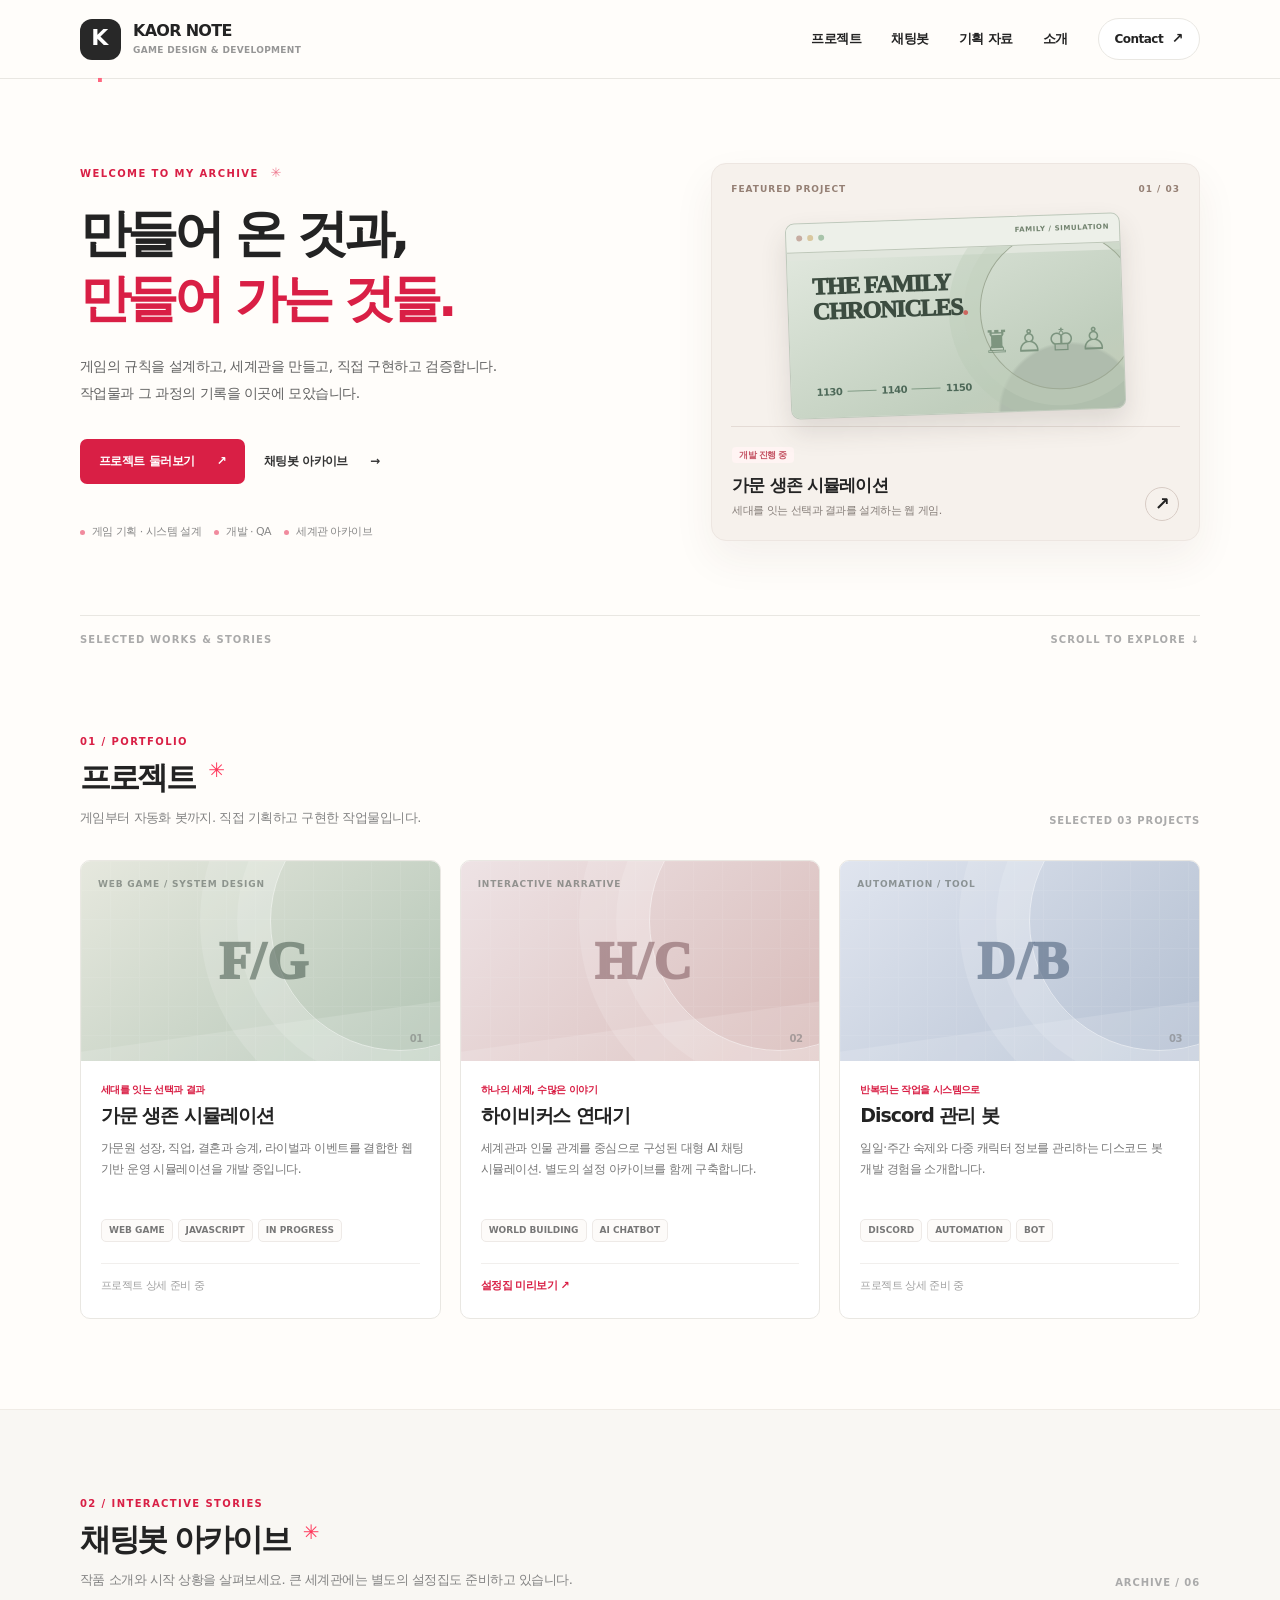
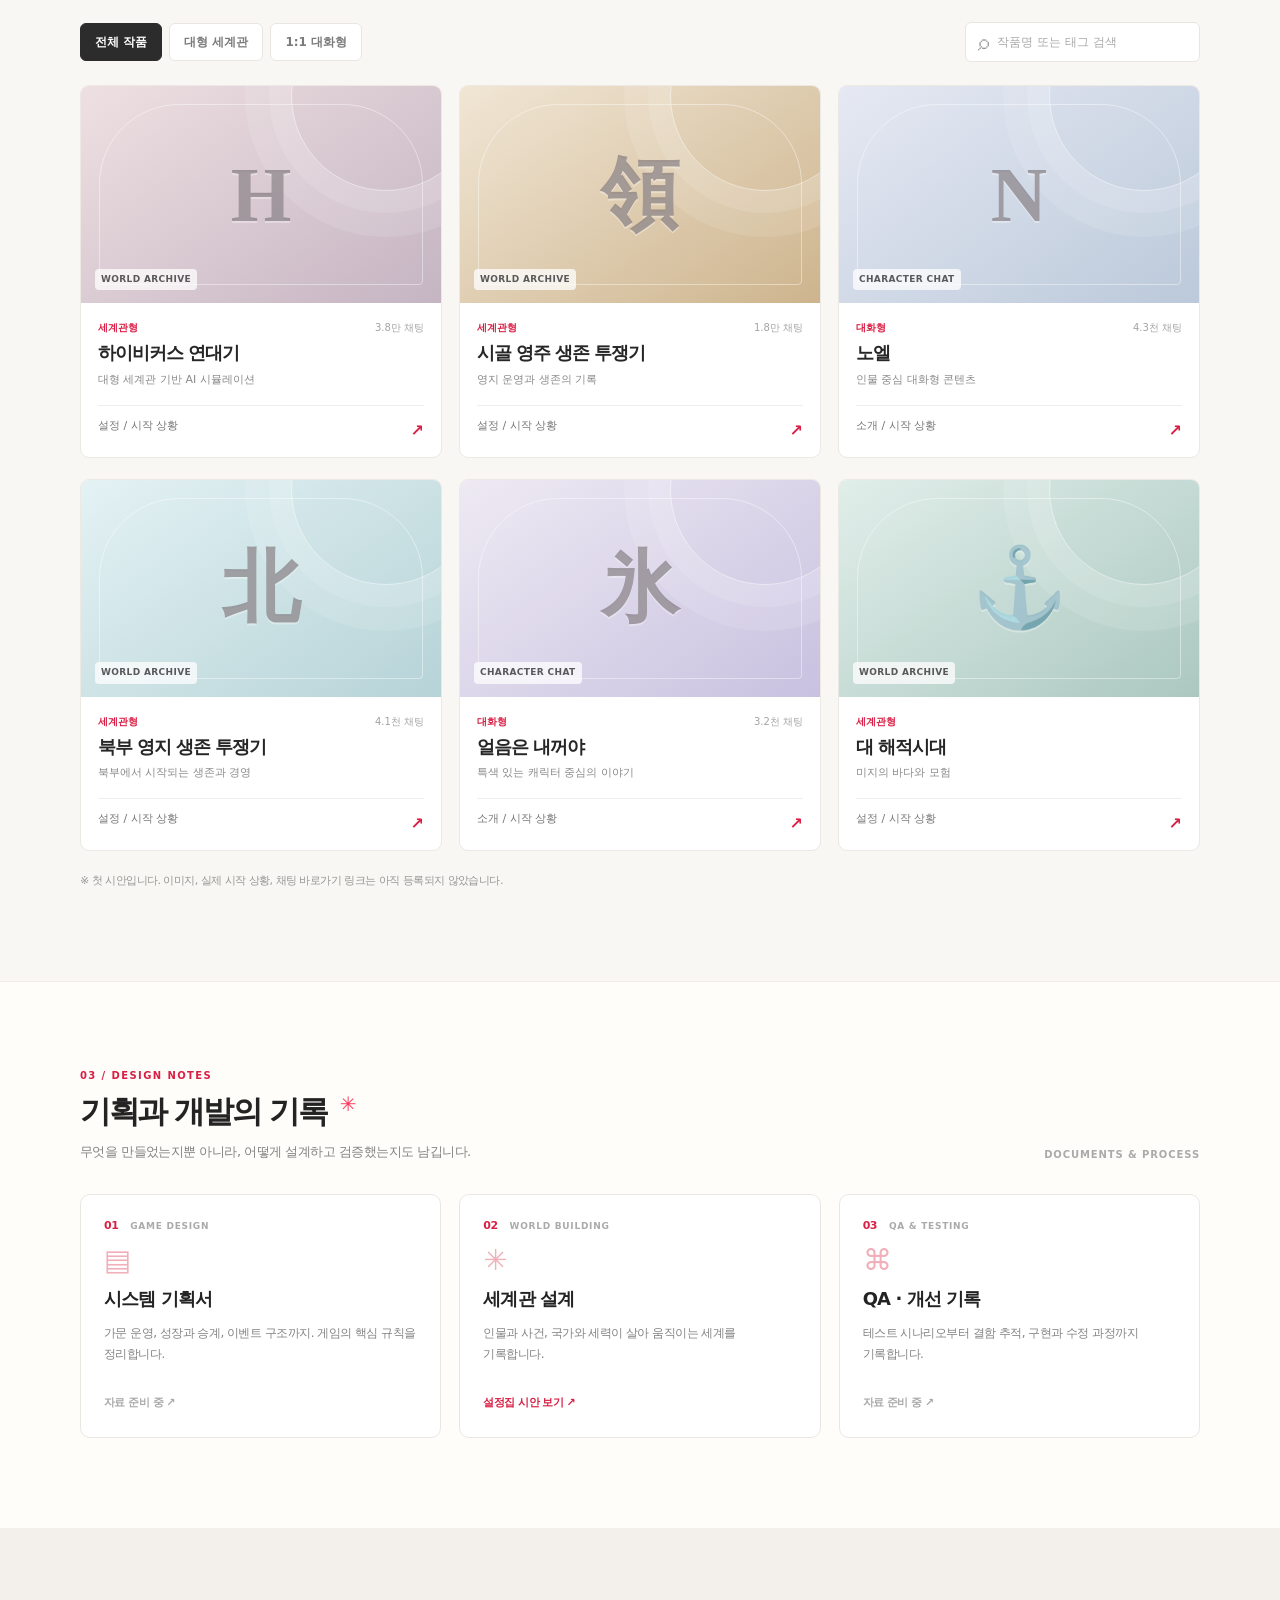
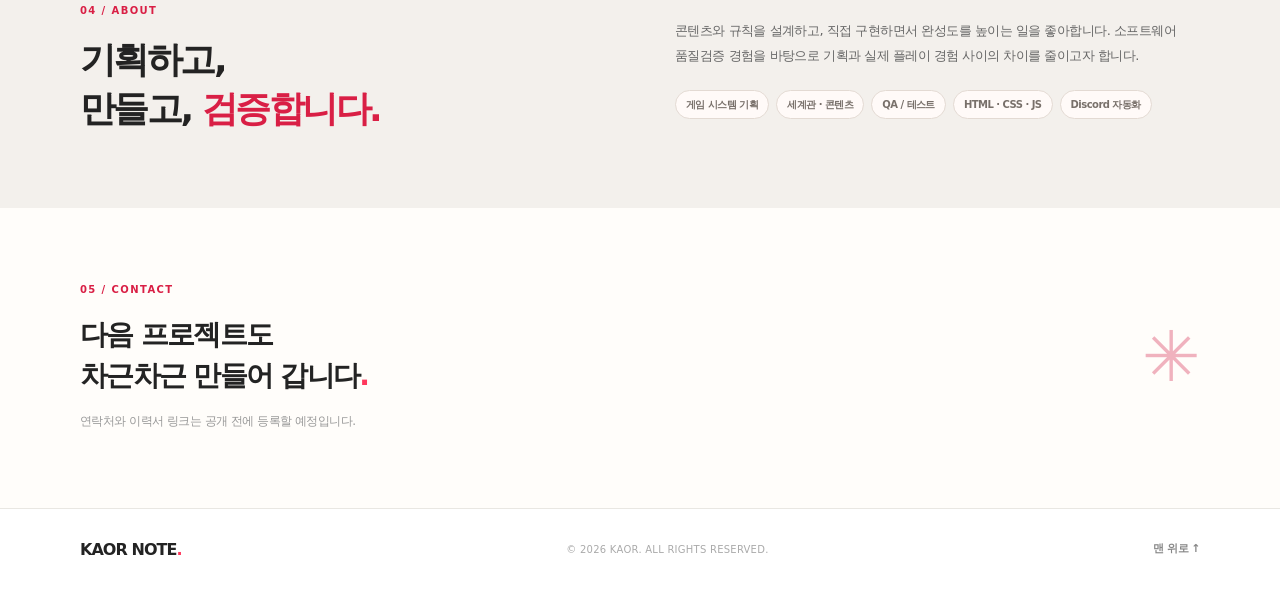
==== index.html @ e9eaed50 "Launch creative archive prototype" ====
<!doctype html>
<html lang="ko">
<head>
  <meta charset="UTF-8">
  <meta name="viewport" content="width=device-width, initial-scale=1.0">
  <meta name="theme-color" content="#fffdfa">
  <meta name="description" content="게임 기획, 개발, QA 그리고 인터랙티브 세계를 기록하는 KAOR의 프로젝트 아카이브.">
  <title>KAOR NOTE — 게임 기획과 개발의 기록</title>
  <link rel="stylesheet" href="./styles.css">
  <script src="./data/catalog.js" defer></script>
  <script src="./app.js" defer></script>
</head>
<body>
  <a class="skip-link" href="#main">본문으로 바로가기</a>
  <header class="site-header" id="top">
    <div class="header-inner">
      <a class="brand" href="./" aria-label="KAOR NOTE 홈"><span class="brand-mark">K<span class="brand-dot">.</span></span><span class="brand-type"><strong>KAOR NOTE</strong><small>GAME DESIGN & DEVELOPMENT</small></span></a>
      <nav class="desktop-nav" aria-label="주 메뉴"><a href="#projects">프로젝트</a><a href="#chatbots">채팅봇</a><a href="#design">기획 자료</a><a href="#about">소개</a></nav>
      <div class="header-actions"><a class="header-contact" href="#contact">Contact <span aria-hidden="true">↗</span></a><button class="menu-button" id="menu-button" type="button" aria-label="메뉴 열기" aria-expanded="false" aria-controls="mobile-nav"><span></span><span></span><span></span></button></div>
    </div>
    <nav class="mobile-nav" id="mobile-nav" aria-label="모바일 메뉴" hidden><a href="#projects">프로젝트</a><a href="#chatbots">채팅봇</a><a href="#design">기획 자료</a><a href="#about">소개</a><a href="#contact">연락처</a></nav>
  </header>

  <main id="main">
    <section class="hero page-width" aria-labelledby="hero-title">
      <div class="hero-copy">
        <p class="eyebrow">WELCOME TO MY ARCHIVE <span class="mini-flower" aria-hidden="true">✳</span></p>
        <h1 id="hero-title">만들어 온 것과,<br><span class="hero-accent">만들어 가는 것들.</span></h1>
        <p class="hero-lede">게임의 규칙을 설계하고, 세계관을 만들고, 직접 구현하고 검증합니다.<br class="desktop-only"> 작업물과 그 과정의 기록을 이곳에 모았습니다.</p>
        <div class="hero-buttons"><a class="btn btn-primary" href="#projects">프로젝트 둘러보기 <span aria-hidden="true">↗</span></a><a class="btn btn-text" href="#chatbots">채팅봇 아카이브 <span aria-hidden="true">→</span></a></div>
        <div class="hero-meta"><span><i aria-hidden="true"></i> 게임 기획 · 시스템 설계</span><span><i aria-hidden="true"></i> 개발 · QA</span><span><i aria-hidden="true"></i> 세계관 아카이브</span></div>
      </div>
      <aside class="hero-feature" aria-label="대표 프로젝트 안내">
        <div class="hero-feature-top"><span class="hero-feature-index">FEATURED PROJECT</span><span class="hero-feature-num">01 / 03</span></div>
        <div class="hero-feature-visual" aria-hidden="true">
          <div class="sample-window"><div class="sample-top"><b></b><b></b><b></b><span>FAMILY / SIMULATION</span></div><div class="sample-title">THE FAMILY<br>CHRONICLES<span>.</span></div><div class="sample-bottom"><span>1130</span><span class="sample-line"></span><span>1140</span><span class="sample-line"></span><span>1150</span></div><div class="sample-icons"><span>♜</span><span>♙</span><span>♔</span><span>♙</span></div></div>
        </div>
        <div class="hero-feature-copy"><div><span class="featured-pill">개발 진행 중</span><h2>가문 생존 시뮬레이션</h2><p>세대를 잇는 선택과 결과를 설계하는 웹 게임.</p></div><a href="#projects" aria-label="대표 프로젝트 보기">↗</a></div>
      </aside>
    </section>

    <div class="page-divider page-width"><span>SELECTED WORKS & STORIES</span><span>SCROLL TO EXPLORE ↓</span></div>

    <section class="section page-width" id="projects" aria-labelledby="projects-title">
      <div class="section-heading"><div><p class="eyebrow">01 / PORTFOLIO</p><h2 id="projects-title">프로젝트 <span class="section-spark" aria-hidden="true">✳</span></h2><p class="section-intro">게임부터 자동화 봇까지. 직접 기획하고 구현한 작업물입니다.</p></div><span class="section-counter">SELECTED 03 PROJECTS</span></div>
      <div class="featured-grid" id="featured-projects"></div>
    </section>

    <section class="section section-tinted" id="chatbots" aria-labelledby="chatbots-title">
      <div class="page-width">
        <div class="section-heading"><div><p class="eyebrow">02 / INTERACTIVE STORIES</p><h2 id="chatbots-title">채팅봇 아카이브 <span class="section-spark" aria-hidden="true">✳</span></h2><p class="section-intro">작품 소개와 시작 상황을 살펴보세요. 큰 세계관에는 별도의 설정집도 준비하고 있습니다.</p></div><span class="section-counter" id="chatbots-counter">ARCHIVE / 00</span></div>
        <div class="archive-toolbar"><div class="filter-group" aria-label="채팅봇 필터"><button class="filter active" type="button" data-filter="all" aria-pressed="true">전체 작품</button><button class="filter" type="button" data-filter="world" aria-pressed="false">대형 세계관</button><button class="filter" type="button" data-filter="single" aria-pressed="false">1:1 대화형</button></div><label class="search-wrap"><span aria-hidden="true">⌕</span><span class="sr-only">작품 검색</span><input id="chatbot-search" type="search" placeholder="작품명 또는 태그 검색" autocomplete="off"></label></div>
        <div class="chatbot-grid" id="chatbot-grid"></div>
        <p class="archive-note">※ 첫 시안입니다. 이미지, 실제 시작 상황, 채팅 바로가기 링크는 아직 등록되지 않았습니다.</p>
      </div>
    </section>

    <section class="section page-width" id="design" aria-labelledby="design-title">
      <div class="section-heading"><div><p class="eyebrow">03 / DESIGN NOTES</p><h2 id="design-title">기획과 개발의 기록 <span class="section-spark" aria-hidden="true">✳</span></h2><p class="section-intro">무엇을 만들었는지뿐 아니라, 어떻게 설계하고 검증했는지도 남깁니다.</p></div><span class="section-counter">DOCUMENTS & PROCESS</span></div>
      <div class="design-grid"><article class="design-card"><span class="design-index">01 <span>GAME DESIGN</span></span><div class="design-symbol" aria-hidden="true">▤</div><h3>시스템 기획서</h3><p>가문 운영, 성장과 승계, 이벤트 구조까지. 게임의 핵심 규칙을 정리합니다.</p><span class="soon-pill">자료 준비 중 <span aria-hidden="true">↗</span></span></article><article class="design-card"><span class="design-index">02 <span>WORLD BUILDING</span></span><div class="design-symbol" aria-hidden="true">✳</div><h3>세계관 설계</h3><p>인물과 사건, 국가와 세력이 살아 움직이는 세계를 기록합니다.</p><a class="inline-link" href="./worlds/hibicus/">설정집 시안 보기 <span aria-hidden="true">↗</span></a></article><article class="design-card"><span class="design-index">03 <span>QA & TESTING</span></span><div class="design-symbol" aria-hidden="true">⌘</div><h3>QA · 개선 기록</h3><p>테스트 시나리오부터 결함 추적, 구현과 수정 과정까지 기록합니다.</p><span class="soon-pill">자료 준비 중 <span aria-hidden="true">↗</span></span></article></div>
    </section>

    <section class="about-section" id="about" aria-labelledby="about-title"><div class="page-width about-inner"><div class="about-heading"><p class="eyebrow">04 / ABOUT</p><h2 id="about-title">기획하고,<br>만들고, <span>검증합니다.</span></h2></div><div class="about-content"><p>콘텐츠와 규칙을 설계하고, 직접 구현하면서 완성도를 높이는 일을 좋아합니다. 소프트웨어 품질검증 경험을 바탕으로 기획과 실제 플레이 경험 사이의 차이를 줄이고자 합니다.</p><div class="skills"><span>게임 시스템 기획</span><span>세계관 · 콘텐츠</span><span>QA / 테스트</span><span>HTML · CSS · JS</span><span>Discord 자동화</span></div></div></div></section>
    <section class="contact-section page-width" id="contact"><div><p class="eyebrow">05 / CONTACT</p><h2>다음 프로젝트도<br>차근차근 만들어 갑니다<span>.</span></h2><p>연락처와 이력서 링크는 공개 전에 등록할 예정입니다.</p></div><span class="contact-symbol" aria-hidden="true">✳</span></section>
  </main>

  <footer class="site-footer"><div class="page-width footer-inner"><a class="footer-brand" href="#top">KAOR NOTE<span>.</span></a><span>© <span id="copyright-year">2026</span> KAOR. ALL RIGHTS RESERVED.</span><a href="#top">맨 위로 ↑</a></div></footer>

  <dialog class="detail-dialog" id="chatbot-dialog" aria-labelledby="dialog-title"><div class="dialog-layout"><div class="dialog-banner" id="dialog-banner"><span class="dialog-banner-label">CHATBOT ARCHIVE / <span id="dialog-record-id"></span></span><div class="dialog-emblem" id="dialog-emblem" aria-hidden="true"></div></div><div class="dialog-body"><button class="dialog-close" id="dialog-close" type="button" aria-label="닫기">×</button><p class="eyebrow" id="dialog-type"></p><h2 id="dialog-title"></h2><p class="dialog-description" id="dialog-description"></p><div class="dialog-tags" id="dialog-tags"></div><div class="scene-box"><p class="scene-label">STARTING SITUATION · 시작 상황</p><p id="dialog-scene"></p></div><div class="dialog-actions"><a class="btn btn-primary" id="dialog-chat-link" target="_blank" rel="noopener noreferrer" href="#">채팅 시작하기 ↗</a><a class="btn btn-outline" id="dialog-world-link" href="#">세계관 설정집 →</a></div><p class="dialog-footnote" id="dialog-footnote"></p></div></div></dialog>
</body>
</html>
---- styles.css ----
:root {
  --bg: #fffdfa;
  --paper: #fff;
  --ink: #232323;
  --muted: #727272;
  --soft: #969696;
  --line: #e9e7e2;
  --accent: #ff385c;
  --accent-deep: #d91f45;
  --tint: #f9f7f3;
  --max: 1120px;
  color-scheme: light;
}
*,*::before,*::after{box-sizing:border-box}
html{scroll-behavior:smooth;scroll-padding-top:85px}
body{margin:0;background:var(--bg);color:var(--ink);font-family:-apple-system,BlinkMacSystemFont,"Noto Sans KR","Apple SD Gothic Neo","Malgun Gothic",system-ui,sans-serif;font-size:15px;line-height:1.7;letter-spacing:-.035em;-webkit-font-smoothing:antialiased}
a{color:inherit;text-decoration:none}
button,input{font:inherit}
button{cursor:pointer}
button,a{-webkit-tap-highlight-color:transparent}
a:focus-visible,button:focus-visible,input:focus-visible{outline:3px solid #ff385c80;outline-offset:3px}
::selection{background:#ffe1e8;color:#48202b}
[hidden]{display:none!important}
.sr-only{position:absolute;overflow:hidden;clip:rect(0,0,0,0);width:1px;height:1px;white-space:nowrap}
.skip-link{position:absolute;z-index:3000;top:-60px;left:20px;padding:8px 13px;background:#232323;color:#fff}
.skip-link:focus{top:10px}
.page-width{width:min(var(--max),calc(100% - 64px));margin-left:auto;margin-right:auto}
.site-header{background:rgba(255,253,250,.97);border-bottom:1px solid var(--line);position:sticky;top:0;z-index:30;backdrop-filter:blur(10px)}
.header-inner{width:min(var(--max),calc(100% - 64px));height:78px;margin:auto;display:flex;justify-content:space-between;align-items:center;gap:30px}
.brand{display:flex;align-items:center;gap:12px;white-space:nowrap}
.brand-mark{background:#282828;color:#fff;width:41px;height:41px;border-radius:12px;display:grid;place-items:center;font-size:22px;font-weight:900;letter-spacing:-.12em;padding-right:4px}
.brand-mark .brand-dot{color:#ff667f}
.brand-type{display:flex;flex-direction:column;gap:0;line-height:1.25}
.brand-type strong{font-size:16px;font-weight:800;letter-spacing:-.045em}
.brand-type small{font-size:9px;letter-spacing:.035em;color:var(--soft);font-weight:650;margin-top:4px}
.desktop-nav{display:flex;align-items:center;gap:30px;margin-left:auto}
.desktop-nav a{font-size:13px;font-weight:650;transition:color .15s}
.desktop-nav a:hover{color:var(--accent-deep)}
.header-actions{display:flex;align-items:center;gap:14px}
.header-contact{font-size:12px;font-weight:750;border:1px solid var(--line);background:var(--paper);border-radius:22px;padding:8px 16px;transition:border-color .2s,color .2s}
.header-contact:hover{color:var(--accent-deep);border-color:var(--accent)}
.header-contact span{font-size:14px;margin-left:5px}
.menu-button{display:none;background:none;border:0;padding:12px;flex-direction:column;gap:5px}
.menu-button span{display:block;height:2px;width:21px;border-radius:5px;background:#292929}
.mobile-nav{position:absolute;top:78px;left:0;right:0;background:var(--paper);border-bottom:1px solid var(--line);padding:12px 32px 20px;box-shadow:0 13px 23px #2929290d}
.mobile-nav:not([hidden]){display:flex;flex-direction:column}
.mobile-nav a{padding:9px 0;border-bottom:1px solid #eee;font-weight:650}
.hero{min-height:530px;padding:84px 0 73px;display:grid;grid-template-columns:1fr .86fr;align-items:center;gap:63px}
.eyebrow{font-size:10px;font-weight:850;letter-spacing:.14em;color:var(--accent-deep);line-height:1.5;margin:0 0 18px}
.mini-flower{font-size:13px;color:#ee7c91;margin-left:7px}
.hero h1{font-size:clamp(38px,4vw,59px);line-height:1.28;letter-spacing:-.075em;font-weight:850;margin:0 0 21px}
.hero h1 .hero-accent{color:var(--accent-deep)}
.hero-lede{font-size:14px;line-height:1.95;color:#626262;margin:0;max-width:520px;word-break:keep-all}
.hero-buttons{display:flex;align-items:center;gap:18px;flex-wrap:wrap;margin-top:32px}
.btn{border-radius:7px;display:inline-flex;gap:22px;align-items:center;justify-content:center;min-height:45px;padding:10px 18px;font-size:12px;font-weight:780;transition:transform .18s,background .18s,border-color .18s,color .18s;border:1px solid transparent}
.btn:hover{transform:translateY(-2px)}
.btn-primary{color:#fff;background:var(--accent-deep)}.btn-primary:hover{background:#b91538}
.btn-text{padding-left:0;padding-right:0;color:#343434}.btn-text:hover{color:var(--accent-deep)}
.btn-outline{border:1px solid #dedbd8;background:#fff;color:#333}.btn-outline:hover{border-color:var(--accent-deep);color:var(--accent-deep)}
.hero-meta{display:flex;gap:13px;flex-wrap:wrap;margin-top:39px}
.hero-meta span{font-size:11px;color:#888;white-space:nowrap}
.hero-meta i{display:inline-block;width:5px;height:5px;border-radius:50%;background:#f18b9e;vertical-align:middle;margin-right:4px}
.hero-feature{background:#f6f1ec;border:1px solid #ede6e1;border-radius:15px;padding:18px 19px 15px;min-height:378px;box-shadow:0 18px 42px #4e2a2210;overflow:hidden}
.hero-feature-top{display:flex;justify-content:space-between;color:#947f74;font-size:9px;font-weight:800;letter-spacing:.11em}
.hero-feature-visual{height:228px;display:grid;place-items:center;padding:20px 25px 12px}
.sample-window{width:100%;max-width:335px;height:100%;border-radius:9px;background:#e1e6dd;box-shadow:0 13px 27px #413b3223;overflow:hidden;position:relative;border:1px solid #bfc9bc;transform:rotate(-2deg)}
.sample-window:before{content:"";position:absolute;inset:36px -25px -45px;background:radial-gradient(circle at 79% 80%,#afbcad 0 20%,transparent 21%),linear-gradient(155deg,#e1e8de,#c0cebd 63%,#c6c8b0);z-index:0}
.sample-window:after{content:"";position:absolute;right:-18px;bottom:20px;width:160px;height:160px;border:1px solid #9eaa95;border-radius:50%;box-shadow:0 0 0 16px #c2d0bd60,0 0 0 31px #b3c4ad42;z-index:0}
.sample-top{height:29px;border-bottom:1px solid #bec7b9;background:#edf0e9;display:flex;align-items:center;gap:5px;padding:0 10px;position:relative;z-index:1}
.sample-top b{width:6px;height:6px;border-radius:50%;background:#c7ada2}.sample-top b:nth-child(2){background:#d9c89f}.sample-top b:nth-child(3){background:#a8c4aa}
.sample-top span{margin-left:auto;font-size:7px;color:#71826e;letter-spacing:.08em;font-weight:800}
.sample-title{position:relative;z-index:1;color:#3c4c40;font-size:24px;line-height:1.06;font-weight:950;letter-spacing:-.05em;margin:22px 0 0 24px;font-family:Georgia,serif}
.sample-title span{color:#cc665f}
.sample-bottom{position:absolute;z-index:2;left:25px;bottom:17px;display:flex;align-items:center;gap:5px;font-size:10px;color:#4e6959;font-weight:800}
.sample-line{height:1px;width:29px;background:#839d87}
.sample-icons{position:absolute;right:16px;bottom:43px;display:flex;gap:5px;z-index:2;color:#708a74;font-size:31px;opacity:.85}
.hero-feature-copy{border-top:1px solid #e4dbd5;padding:14px 1px 0;display:flex;justify-content:space-between;align-items:flex-end;gap:15px}
.featured-pill{background:#fff4f3;color:#c65767;font-size:9px;font-weight:750;padding:3px 7px;border-radius:4px}
.hero-feature-copy h2{font-size:17px;letter-spacing:-.05em;margin:5px 0 0}
.hero-feature-copy p{font-size:11px;color:#867e79;margin:2px 0 0}
.hero-feature-copy>a{width:34px;height:34px;border:1px solid #d8ccc5;border-radius:50%;display:grid;place-items:center;font-weight:900;font-size:18px;flex:none}
.hero-feature-copy>a:hover{background:#e9dbd0}
.page-divider{display:flex;justify-content:space-between;border-top:1px solid var(--line);padding-top:15px;font-size:10px;font-weight:780;letter-spacing:.11em;color:#aaa}
.section{padding-top:86px;padding-bottom:90px}
.section-heading{display:flex;justify-content:space-between;align-items:flex-end;gap:35px;margin-bottom:31px}
.section-heading .eyebrow{margin-bottom:8px}
.section h2{font-size:31px;letter-spacing:-.075em;line-height:1.35;margin:0;font-weight:850}
.section-spark{color:var(--accent);font-size:20px;vertical-align:top;margin-left:5px}
.section-intro{color:#838383;font-size:13px;line-height:1.8;margin:7px 0 0}
.section-counter{color:#aaa;letter-spacing:.09em;font-size:10px;font-weight:800;white-space:nowrap}
.featured-grid{display:grid;grid-template-columns:repeat(3,minmax(0,1fr));gap:19px}
.featured-card{min-width:0;background:var(--paper);border:1px solid var(--line);border-radius:10px;overflow:hidden;transition:transform .2s,border-color .2s,box-shadow .2s}
.featured-card:hover{transform:translateY(-4px);border-color:#e2d8d7;box-shadow:0 13px 28px #2c232010}
.featured-visual{height:200px;position:relative;display:flex;align-items:center;justify-content:center;overflow:hidden}
.featured-family{background:linear-gradient(140deg,#e6e8de,#b3c5b5)}
.featured-hibicus{background:linear-gradient(135deg,#eee3e5,#d8bbb9)}
.featured-discord{background:linear-gradient(135deg,#e0e5ef,#b3bfd1)}
.featured-visual:before{content:"";position:absolute;inset:-70px -90px auto auto;width:260px;height:260px;border:1px solid #fff8;border-radius:50%;box-shadow:0 0 0 33px #fff2,0 0 0 70px #fff2}
.featured-visual:after{content:"";position:absolute;width:105%;height:75px;bottom:-41px;background:#ffffff22;transform:rotate(-8deg)}
.visual-kicker{position:absolute;left:17px;top:16px;color:#4f585391;font-size:9px;font-weight:850;letter-spacing:.09em}
.featured-emblem{font-size:53px;letter-spacing:-.11em;line-height:1;color:#50635699;font-weight:950;font-family:Georgia,serif;z-index:1}
.featured-hibicus .featured-emblem{color:#8a666a9e}.featured-discord .featured-emblem{color:#5365809e}
.visual-grid{position:absolute;inset:0;opacity:.08;background-size:29px 29px;background-image:linear-gradient(#fff 1px,transparent 1px),linear-gradient(90deg,#fff 1px,transparent 1px)}
.featured-no{position:absolute;bottom:14px;right:17px;font-size:10px;color:#5e5e5e88;font-weight:850}
.featured-content{padding:20px 20px 18px}
.featured-subtitle{font-size:10px;color:var(--accent-deep);font-weight:750;margin:0 0 5px}
.featured-content h3{font-size:19px;letter-spacing:-.055em;line-height:1.35;margin:0 0 9px}
.featured-description{font-size:12px;color:#777;line-height:1.8;margin:0 0 16px;min-height:65px;word-break:keep-all}
.tag-row,.dialog-tags{display:flex;flex-wrap:wrap;gap:5px}
.tag{font-size:9px;font-weight:750;color:#777;border:1px solid #eeeae7;border-radius:5px;padding:3px 7px;background:#fdfbf9;letter-spacing:0}
.featured-foot{margin-top:21px;border-top:1px solid #f1efed;padding-top:13px;min-height:37px;font-size:11px}
.featured-link{font-weight:800;color:var(--accent-deep)}.featured-link:hover{text-decoration:underline}
.featured-muted{color:#a1a1a1}
.section-tinted{background:var(--tint);border-top:1px solid #f0ece6;border-bottom:1px solid #f0ece6}
.archive-toolbar{display:flex;justify-content:space-between;align-items:center;gap:18px;margin-bottom:23px}
.filter-group{display:flex;flex-wrap:wrap;gap:7px}
.filter{padding:8px 14px;font-size:12px;background:#fff;border:1px solid #e9e6e2;border-radius:6px;color:#7b7b7b;font-weight:720;transition:background .2s,color .2s,border-color .2s}
.filter:hover{border-color:#d4c7c4}
.filter.active{color:#fff;background:#2c2c2c;border-color:#2c2c2c}
.search-wrap{width:235px;max-width:100%;height:40px;border:1px solid #e9e6e2;border-radius:6px;background:#fff;display:flex;align-items:center;gap:7px;padding:0 12px;transition:border-color .2s}
.search-wrap:focus-within{border-color:#f8a5b4}
.search-wrap span:first-child{font-size:22px;color:#999;line-height:1}
.search-wrap input{width:100%;min-width:0;border:0;outline:0;background:transparent;color:#333;font-size:12px}
.search-wrap input::placeholder{color:#aaa}
.chatbot-grid{display:grid;grid-template-columns:repeat(3,minmax(0,1fr));gap:21px 17px}
.chatbot-card{background:#fff;border:1px solid #ece8e3;border-radius:9px;text-align:left;padding:0;overflow:hidden;color:#262626;transition:transform .2s,box-shadow .2s,border-color .2s;min-width:0}
.chatbot-card:hover{transform:translateY(-4px);box-shadow:0 14px 27px #24191412;border-color:#ead7d2}
.chatbot-art{position:relative;height:217px;overflow:hidden;display:flex;justify-content:center;align-items:center}
.tone-rose{background:linear-gradient(145deg,#eee0e2,#c5b4c2)}
.tone-gold{background:linear-gradient(145deg,#f1e6d5,#cdb48d)}
.tone-blue{background:linear-gradient(145deg,#e6e9f3,#bbc9da)}
.tone-ice{background:linear-gradient(145deg,#e4f2f4,#b6d3d7)}
.tone-violet{background:linear-gradient(145deg,#eeeaf3,#c8c1e0)}
.tone-teal{background:linear-gradient(145deg,#e1eeea,#abc8c0)}
.chatbot-art:before{content:"";position:absolute;inset:18px;border:1px solid #fff9;border-radius:80px 80px 4px 4px;opacity:.7}
.chatbot-art:after{content:"";position:absolute;width:190px;height:190px;border:1px solid #fff8;border-radius:50%;box-shadow:0 0 0 22px #ffffff1b,0 0 0 46px #ffffff1b;top:-85px;right:-40px}
.chatbot-art img{position:absolute;inset:0;height:100%;width:100%;object-fit:cover;z-index:2}
.bot-emblem{position:relative;z-index:1;font-family:Georgia,serif;font-size:78px;line-height:1;color:#746c719a;font-weight:700;text-shadow:0 2px 0 #fff5}
.bot-genre{position:absolute;z-index:3;bottom:13px;left:14px;color:#59585a;font-size:9px;font-weight:800;letter-spacing:.04em;border-radius:4px;background:#ffffffbd;padding:3px 6px}
.chatbot-content{padding:16px 17px 13px}
.chatbot-topline{display:flex;justify-content:space-between;align-items:center;gap:8px;margin-bottom:5px}
.bot-type{color:var(--accent-deep);font-weight:750;font-size:10px}
.bot-stat{font-size:10px;color:#a3a3a3;white-space:nowrap}
.chatbot-content h3{margin:0;font-size:18px;letter-spacing:-.06em;line-height:1.35;font-weight:850}
.chatbot-content>p{font-size:11px;line-height:1.7;color:#898989;margin:5px 0 15px;min-height:19px}
.bot-bottom{border-top:1px solid #f0eeec;padding-top:11px;display:flex;justify-content:space-between;color:#777;font-size:11px}
.bot-bottom span:last-child{font-size:16px;color:var(--accent-deep);font-weight:850}
.archive-note{font-size:11px;line-height:1.8;color:#969696;margin:20px 0 0}
.empty-state{grid-column:1/-1;text-align:center;background:#fff;border:1px dashed #ddd;border-radius:8px;padding:50px;color:#777}
.design-grid{display:grid;grid-template-columns:repeat(3,minmax(0,1fr));gap:18px}
.design-card{border:1px solid var(--line);border-radius:10px;background:#fff;padding:22px 23px 25px;min-height:244px;display:flex;flex-direction:column}
.design-index{font-size:11px;color:var(--accent-deep);font-weight:850;display:flex;gap:12px;align-items:center}
.design-index span{font-size:9px;color:#aaa;letter-spacing:.08em}
.design-symbol{color:#f0afb9;font-size:29px;margin:10px 0 9px;line-height:1}
.design-card h3{font-size:18px;letter-spacing:-.05em;margin:0 0 8px}
.design-card>p{font-size:12px;line-height:1.75;color:#848484;margin:0 0 19px;word-break:keep-all}
.soon-pill,.inline-link{margin-top:auto;font-size:11px;font-weight:750;color:#aaa}
.inline-link{color:var(--accent-deep)}.inline-link:hover{text-decoration:underline}
.about-section{padding:75px 0;background:#f3f0ec}
.about-inner{display:grid;grid-template-columns:1fr 1fr;align-items:center;gap:70px}
.about-heading h2{font-size:36px;line-height:1.35;letter-spacing:-.07em;margin:0;font-weight:850}
.about-heading h2 span{color:var(--accent-deep)}
.about-content>p{color:#676767;line-height:1.95;font-size:13px;margin:0 0 21px;word-break:keep-all}
.skills{display:flex;gap:7px;flex-wrap:wrap}
.skills span{border:1px solid #e3dad3;background:#fffaf8;color:#78706a;padding:5px 10px;font-size:10px;border-radius:20px;font-weight:650}
.contact-section{padding-top:74px;padding-bottom:77px;display:flex;align-items:center;justify-content:space-between;gap:25px}
.contact-section h2{font-size:28px;line-height:1.45;letter-spacing:-.06em;margin:0}
.contact-section h2 span{color:var(--accent)}
.contact-section p:not(.eyebrow){font-size:12px;color:#999;margin:14px 0 0}
.contact-symbol{color:#f0b2be;font-size:70px;line-height:1}
.site-footer{border-top:1px solid var(--line);background:#fff}
.footer-inner{min-height:81px;display:flex;align-items:center;justify-content:space-between;gap:20px}
.footer-brand{font-weight:850;font-size:16px;letter-spacing:-.06em}.footer-brand span{color:var(--accent)}
.footer-inner>span{font-size:10px;letter-spacing:.025em;color:#aaa}
.footer-inner>a:last-child{font-size:11px;color:#888;font-weight:750}.footer-inner>a:last-child:hover{color:var(--accent-deep)}
.detail-dialog{position:fixed;inset:0;max-width:min(810px,calc(100vw - 30px));max-height:calc(100vh - 36px);padding:0;border:1px solid #eee4e0;border-radius:13px;background:#fff;box-shadow:0 20px 70px #28201c38;color:#242424;overflow:auto}
.detail-dialog::backdrop{background:#1917159e;backdrop-filter:blur(3px)}
.dialog-layout{display:grid;grid-template-columns:35% 65%}
.dialog-banner{position:relative;min-height:470px;display:grid;place-items:center;overflow:hidden}
.dialog-banner:before{content:"";position:absolute;border:1px solid #fff9;width:220px;height:310px;border-radius:110px 110px 0 0;box-shadow:0 0 0 26px #ffffff2e}
.dialog-image{position:absolute;inset:0;height:100%;width:100%;object-fit:cover;z-index:1}
.dialog-banner-label{position:absolute;top:19px;left:18px;z-index:2;font-size:9px;font-weight:850;letter-spacing:.06em;color:#575458;background:#ffffffbd;border-radius:4px;padding:5px 7px}
.dialog-emblem{font-family:Georgia,serif;font-size:110px;color:#514a507c;font-weight:700;position:relative;z-index:1}
.dialog-body{padding:46px 30px 27px;position:relative}
.dialog-close{position:absolute;top:12px;right:15px;border:1px solid #f1e9e4;background:#fff;color:#777;border-radius:50%;width:32px;height:32px;font-size:22px;line-height:1}
.dialog-close:hover{background:#fff2f4}
.dialog-body h2{font-size:29px;letter-spacing:-.07em;line-height:1.3;margin:0 0 10px}
.dialog-description{color:#777;font-size:12px;line-height:1.8;margin:0 0 14px}
.dialog-tags{margin-bottom:22px}
.scene-box{padding:17px;background:#faf8f5;border:1px solid #efe9e5;border-radius:7px}
.scene-label{font-size:10px;font-weight:850;color:var(--accent-deep);letter-spacing:.025em;margin:0 0 10px}
.scene-box p:last-child{white-space:pre-wrap;color:#555;font-size:12px;line-height:1.9;margin:0}
.scene-box p.is-placeholder{color:#999}
.dialog-actions{display:flex;gap:8px;flex-wrap:wrap;margin-top:21px}
.dialog-actions .btn{font-size:11px;gap:7px;min-height:42px;padding:8px 12px}
.disabled{pointer-events:none;opacity:.55}
.dialog-footnote{color:#999;font-size:10px;margin:12px 0 0}
@media(max-width:1080px){.hero{gap:30px;grid-template-columns:1fr .81fr}.hero-meta{margin-top:27px}.featured-grid{gap:12px}.chatbot-grid{gap:13px}.hero h1{font-size:47px}}
@media(max-width:810px){.desktop-nav{gap:14px}.header-inner{gap:15px}.hero{grid-template-columns:1fr .83fr;gap:25px;padding-top:60px;padding-bottom:60px}.hero h1{font-size:38px}.hero-lede{font-size:12px}.hero-meta{gap:6px 12px}.hero-feature{min-height:325px}.hero-feature-visual{height:190px;padding:18px 8px 8px}.sample-window{max-width:300px}.featured-grid{grid-template-columns:repeat(2,minmax(0,1fr))}.featured-card:last-child{grid-column:auto}.chatbot-grid{grid-template-columns:repeat(2,minmax(0,1fr))}.design-grid{gap:10px}.design-card{padding:17px}.about-inner{gap:25px}}
@media(max-width:650px){html{scroll-padding-top:70px}.page-width,.header-inner{width:calc(100% - 36px)}.site-header .header-inner{height:67px}.desktop-nav,.header-contact{display:none}.menu-button{display:flex}.mobile-nav{top:67px}.brand-mark{width:36px;height:36px;font-size:19px}.brand-type strong{font-size:14px}.brand-type small{font-size:8px}.hero{display:flex;flex-direction:column;align-items:stretch;gap:26px;padding-top:52px;padding-bottom:43px}.hero h1{font-size:clamp(35px,9vw,49px)}.hero-lede{font-size:13px}.desktop-only{display:none}.hero-buttons{gap:13px;margin-top:26px}.hero-meta{margin-top:22px}.hero-feature{width:100%;max-width:480px;align-self:center;min-height:330px}.hero-feature-visual{height:185px}.hero-feature-copy{padding-top:11px}.page-divider{font-size:9px}.page-divider span:last-child{display:none}.section{padding-top:65px;padding-bottom:68px}.section-heading{align-items:flex-start;flex-direction:column;gap:8px;margin-bottom:22px}.section h2{font-size:27px}.section-counter{font-size:9px}.section-intro{font-size:12px}.featured-grid{grid-template-columns:1fr;gap:13px}.featured-visual{height:200px}.featured-content{padding:17px}.featured-description{min-height:0}.featured-foot{margin-top:15px}.archive-toolbar{flex-direction:column;align-items:stretch;gap:11px}.filter{font-size:11px;padding:8px 10px;flex:1}.filter-group{gap:5px}.search-wrap{width:100%}.chatbot-grid{grid-template-columns:repeat(2,minmax(0,1fr));gap:11px}.chatbot-art{height:180px}.chatbot-content{padding:12px 12px 11px}.chatbot-content h3{font-size:15px}.chatbot-content>p{font-size:10px;min-height:30px}.bot-type,.bot-stat{font-size:9px}.bot-bottom{font-size:10px}.design-grid{grid-template-columns:1fr;gap:11px}.design-card{padding:20px 21px;min-height:202px}.about-section{padding:56px 0}.about-inner{grid-template-columns:1fr;gap:19px}.about-heading h2{font-size:30px}.about-content>p{font-size:12px}.contact-section{padding-top:58px;padding-bottom:55px}.contact-section h2{font-size:25px}.contact-symbol{font-size:45px}.footer-inner{padding-top:20px;padding-bottom:20px;flex-wrap:wrap;min-height:90px}.footer-inner>span{order:3;width:100%}.dialog-layout{grid-template-columns:1fr}.dialog-banner{min-height:178px;max-height:210px}.dialog-banner:before{height:155px;width:155px}.dialog-emblem{font-size:86px}.dialog-body{padding:28px 19px 20px}.dialog-body h2{font-size:26px}}
@media(max-width:390px){.chatbot-grid{grid-template-columns:1fr}.chatbot-art{height:205px}.chatbot-content>p{min-height:0}.brand-type small{max-width:145px}.hero-meta span{font-size:10px}}
@media(prefers-reduced-motion:reduce){html{scroll-behavior:auto}*,*::before,*::after{animation-duration:.01ms!important;transition-duration:.01ms!important}}
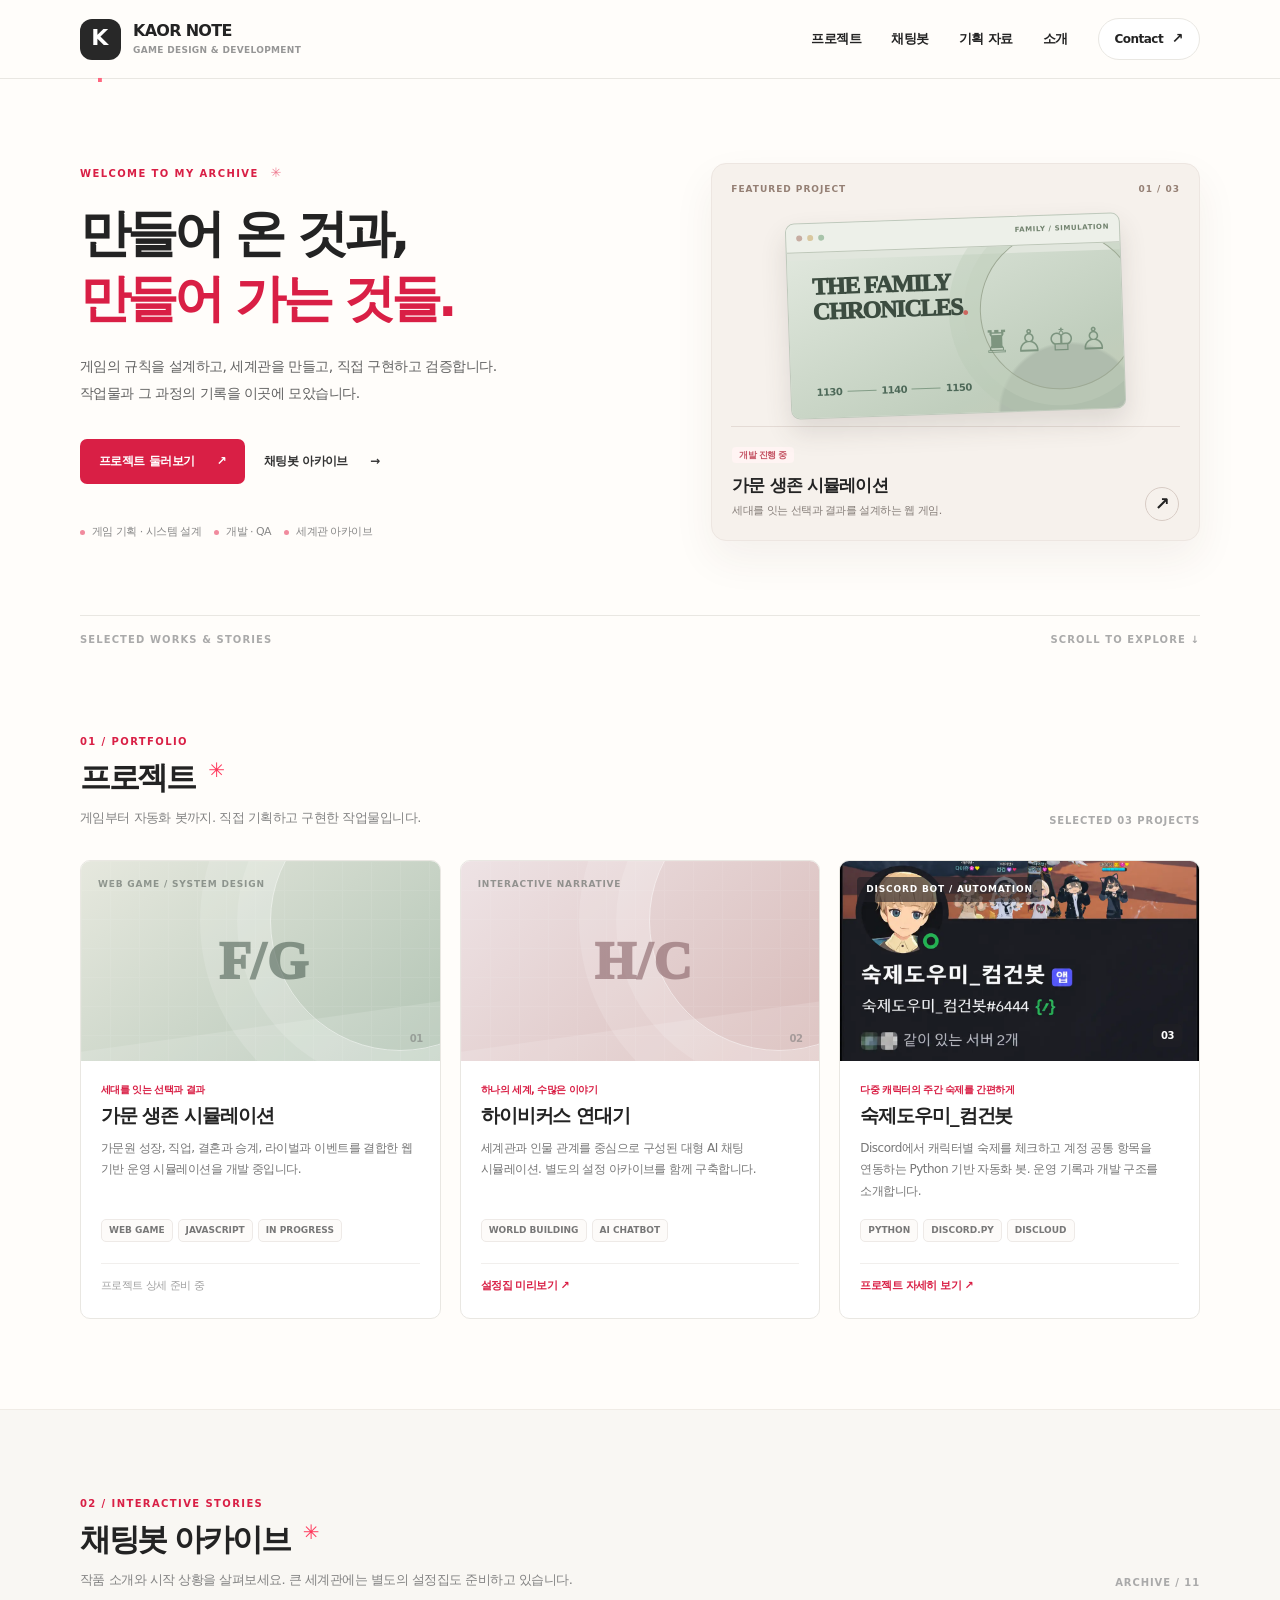
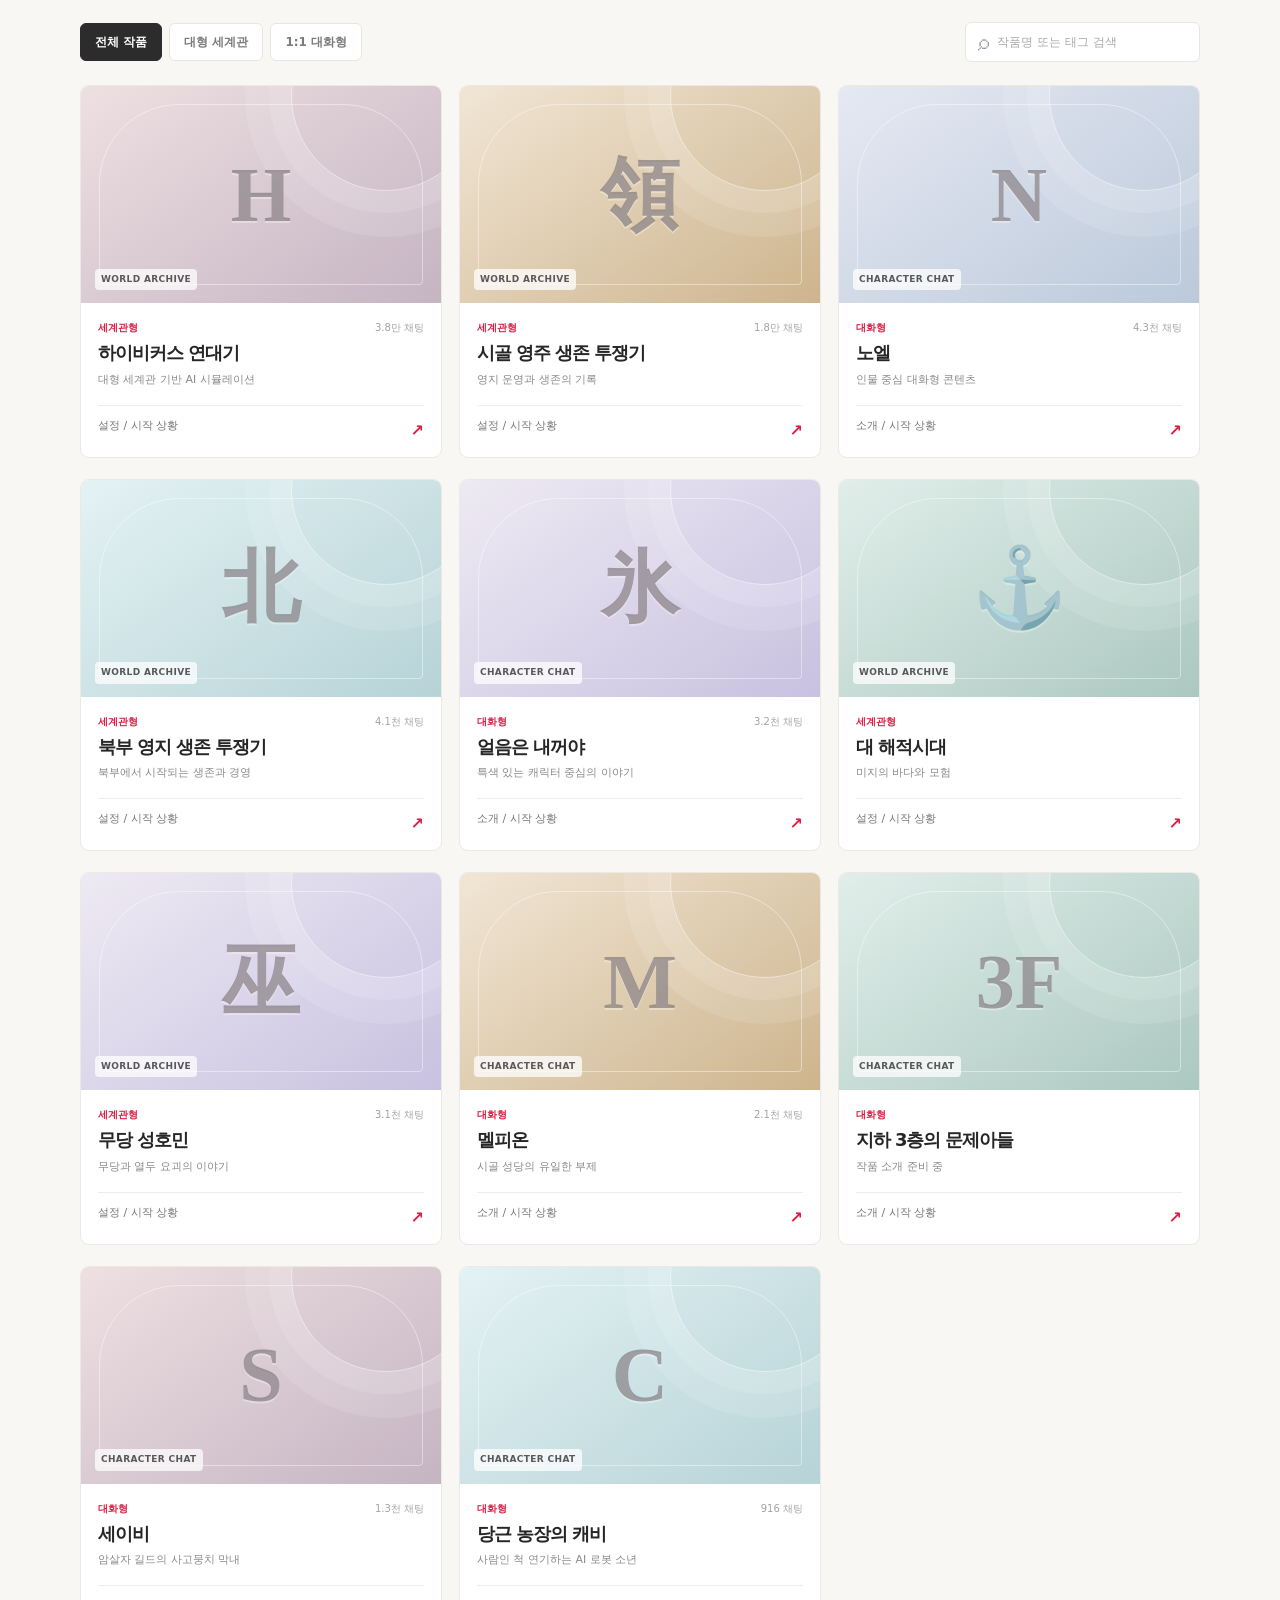
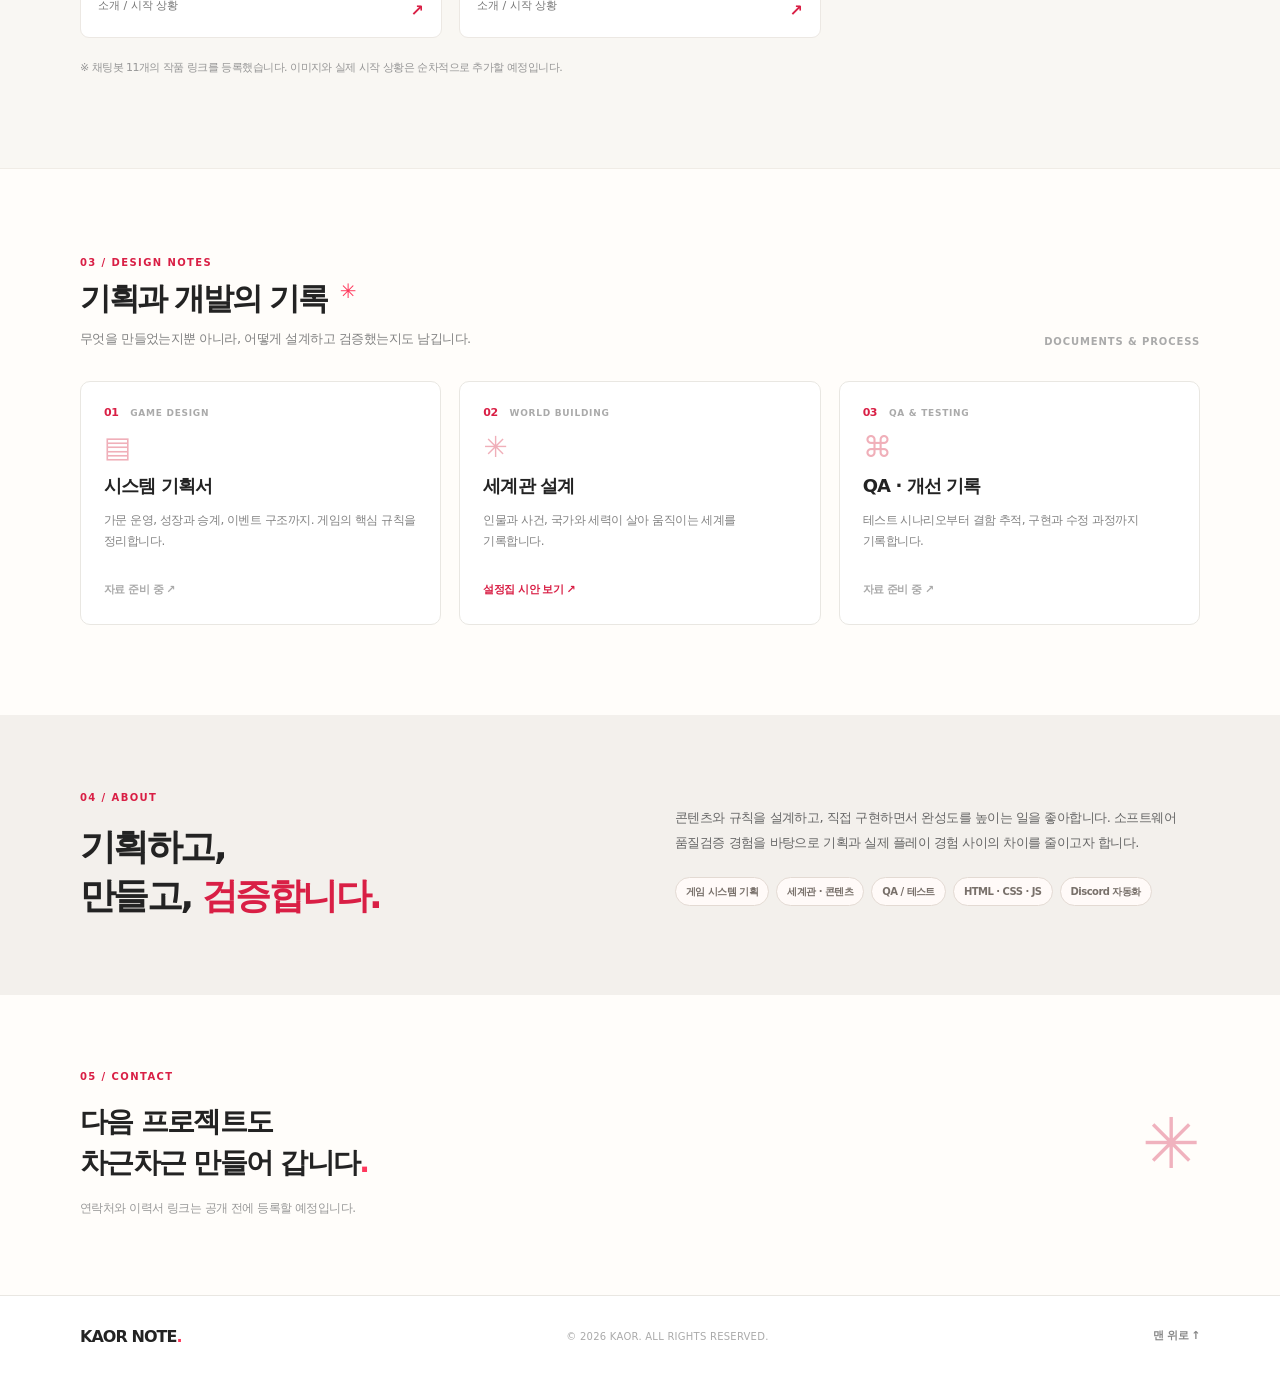
==== commit 2ed3f2ad: "Reflect registered chatbot profile links in archive UI" ====
--- a/index.html
+++ b/index.html
@@ -51,7 +51,7 @@
         <div class="section-heading"><div><p class="eyebrow">02 / INTERACTIVE STORIES</p><h2 id="chatbots-title">채팅봇 아카이브 <span class="section-spark" aria-hidden="true">✳</span></h2><p class="section-intro">작품 소개와 시작 상황을 살펴보세요. 큰 세계관에는 별도의 설정집도 준비하고 있습니다.</p></div><span class="section-counter" id="chatbots-counter">ARCHIVE / 00</span></div>
         <div class="archive-toolbar"><div class="filter-group" aria-label="채팅봇 필터"><button class="filter active" type="button" data-filter="all" aria-pressed="true">전체 작품</button><button class="filter" type="button" data-filter="world" aria-pressed="false">대형 세계관</button><button class="filter" type="button" data-filter="single" aria-pressed="false">1:1 대화형</button></div><label class="search-wrap"><span aria-hidden="true">⌕</span><span class="sr-only">작품 검색</span><input id="chatbot-search" type="search" placeholder="작품명 또는 태그 검색" autocomplete="off"></label></div>
         <div class="chatbot-grid" id="chatbot-grid"></div>
-        <p class="archive-note">※ 첫 시안입니다. 이미지, 실제 시작 상황, 채팅 바로가기 링크는 아직 등록되지 않았습니다.</p>
+        <p class="archive-note">※ 채팅봇 11개의 작품 링크를 등록했습니다. 이미지와 실제 시작 상황은 순차적으로 추가할 예정입니다.</p>
       </div>
     </section>
 
--- a/styles.css
+++ b/styles.css
@@ -200,3 +200,8 @@
 @media(max-width:650px){html{scroll-padding-top:70px}.page-width,.header-inner{width:calc(100% - 36px)}.site-header .header-inner{height:67px}.desktop-nav,.header-contact{display:none}.menu-button{display:flex}.mobile-nav{top:67px}.brand-mark{width:36px;height:36px;font-size:19px}.brand-type strong{font-size:14px}.brand-type small{font-size:8px}.hero{display:flex;flex-direction:column;align-items:stretch;gap:26px;padding-top:52px;padding-bottom:43px}.hero h1{font-size:clamp(35px,9vw,49px)}.hero-lede{font-size:13px}.desktop-only{display:none}.hero-buttons{gap:13px;margin-top:26px}.hero-meta{margin-top:22px}.hero-feature{width:100%;max-width:480px;align-self:center;min-height:330px}.hero-feature-visual{height:185px}.hero-feature-copy{padding-top:11px}.page-divider{font-size:9px}.page-divider span:last-child{display:none}.section{padding-top:65px;padding-bottom:68px}.section-heading{align-items:flex-start;flex-direction:column;gap:8px;margin-bottom:22px}.section h2{font-size:27px}.section-counter{font-size:9px}.section-intro{font-size:12px}.featured-grid{grid-template-columns:1fr;gap:13px}.featured-visual{height:200px}.featured-content{padding:17px}.featured-description{min-height:0}.featured-foot{margin-top:15px}.archive-toolbar{flex-direction:column;align-items:stretch;gap:11px}.filter{font-size:11px;padding:8px 10px;flex:1}.filter-group{gap:5px}.search-wrap{width:100%}.chatbot-grid{grid-template-columns:repeat(2,minmax(0,1fr));gap:11px}.chatbot-art{height:180px}.chatbot-content{padding:12px 12px 11px}.chatbot-content h3{font-size:15px}.chatbot-content>p{font-size:10px;min-height:30px}.bot-type,.bot-stat{font-size:9px}.bot-bottom{font-size:10px}.design-grid{grid-template-columns:1fr;gap:11px}.design-card{padding:20px 21px;min-height:202px}.about-section{padding:56px 0}.about-inner{grid-template-columns:1fr;gap:19px}.about-heading h2{font-size:30px}.about-content>p{font-size:12px}.contact-section{padding-top:58px;padding-bottom:55px}.contact-section h2{font-size:25px}.contact-symbol{font-size:45px}.footer-inner{padding-top:20px;padding-bottom:20px;flex-wrap:wrap;min-height:90px}.footer-inner>span{order:3;width:100%}.dialog-layout{grid-template-columns:1fr}.dialog-banner{min-height:178px;max-height:210px}.dialog-banner:before{height:155px;width:155px}.dialog-emblem{font-size:86px}.dialog-body{padding:28px 19px 20px}.dialog-body h2{font-size:26px}}
 @media(max-width:390px){.chatbot-grid{grid-template-columns:1fr}.chatbot-art{height:205px}.chatbot-content>p{min-height:0}.brand-type small{max-width:145px}.hero-meta span{font-size:10px}}
 @media(prefers-reduced-motion:reduce){html{scroll-behavior:auto}*,*::before,*::after{animation-duration:.01ms!important;transition-duration:.01ms!important}}
+
+/* Project card screenshot support */
+.featured-visual .featured-photo{position:absolute;inset:0;width:100%;height:100%;object-fit:cover;object-position:center 22%;z-index:1;display:block}
+.featured-visual:has(.featured-photo) .visual-kicker{z-index:3;color:#fff;background:#1f1f2599;padding:5px 9px;border-radius:4px}
+.featured-visual:has(.featured-photo) .featured-no{z-index:3;color:#fff;background:#1f1f2599;padding:3px 8px;border-radius:4px}
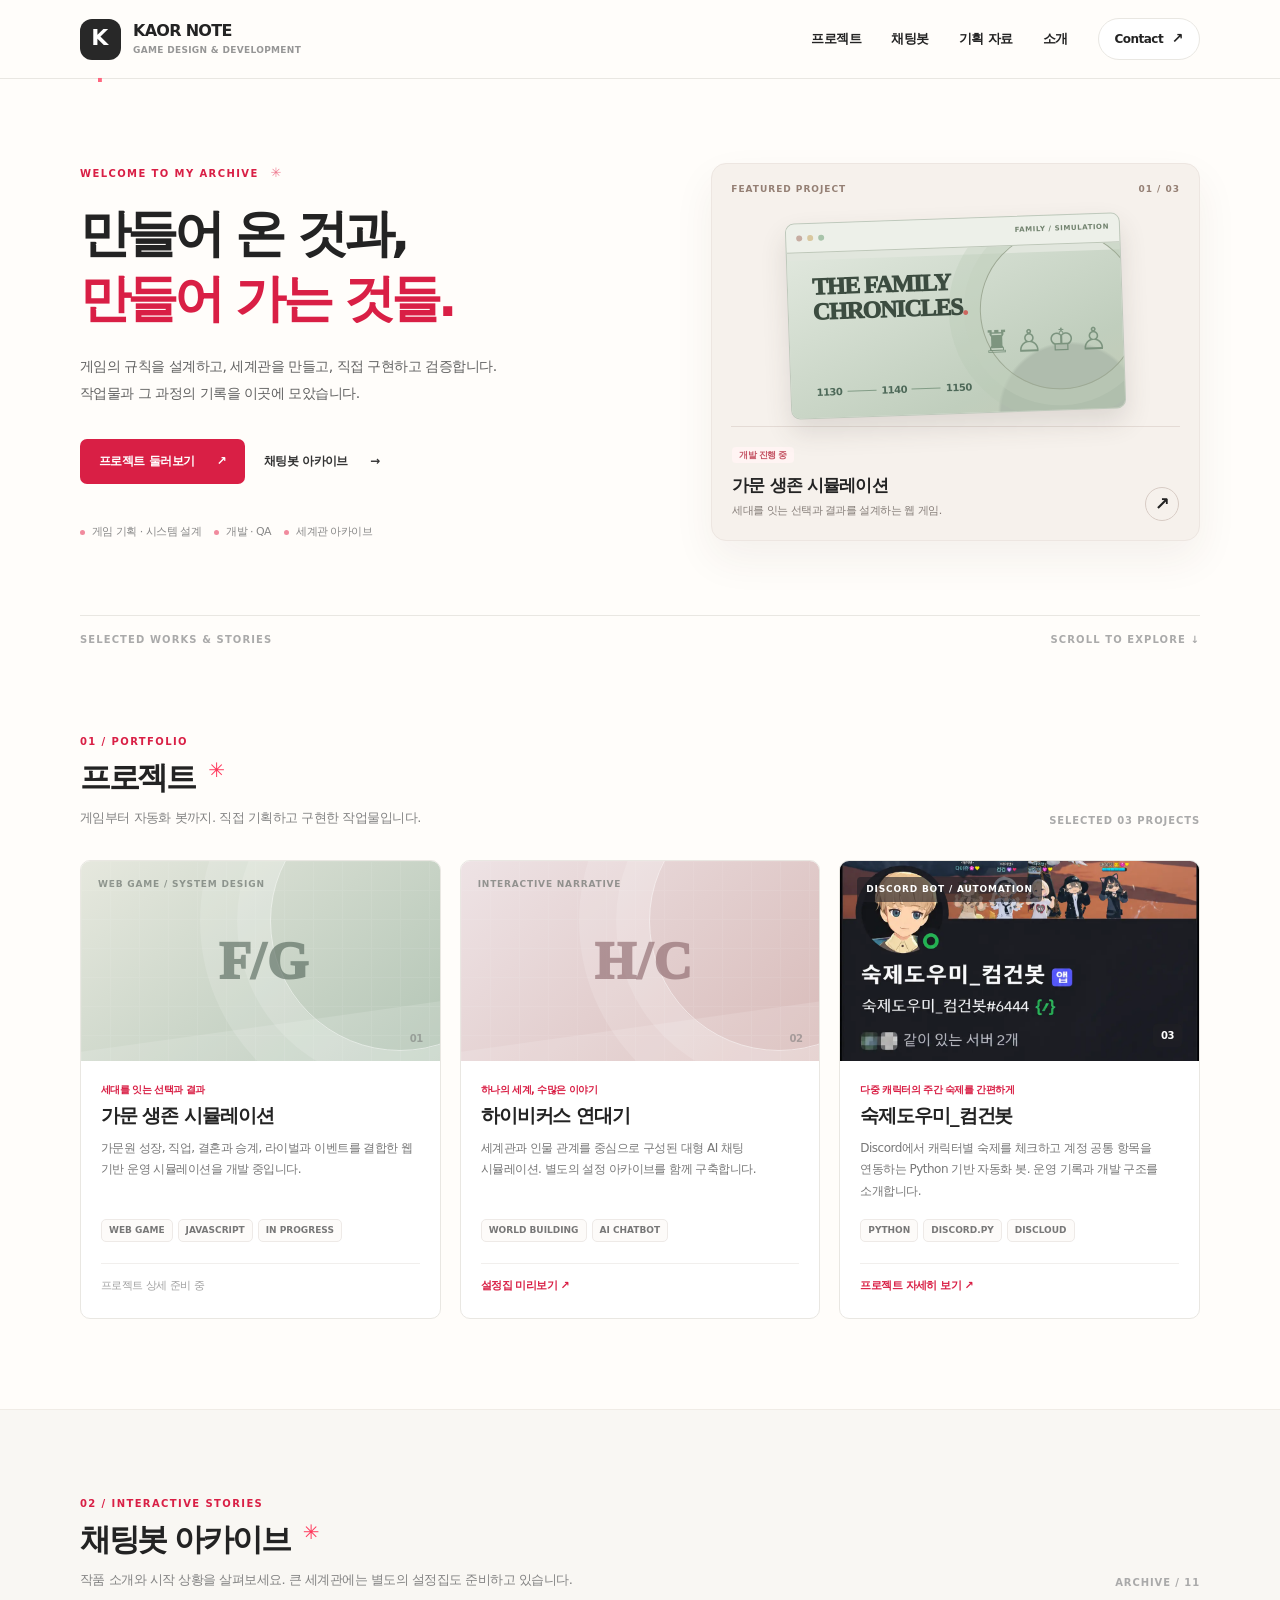
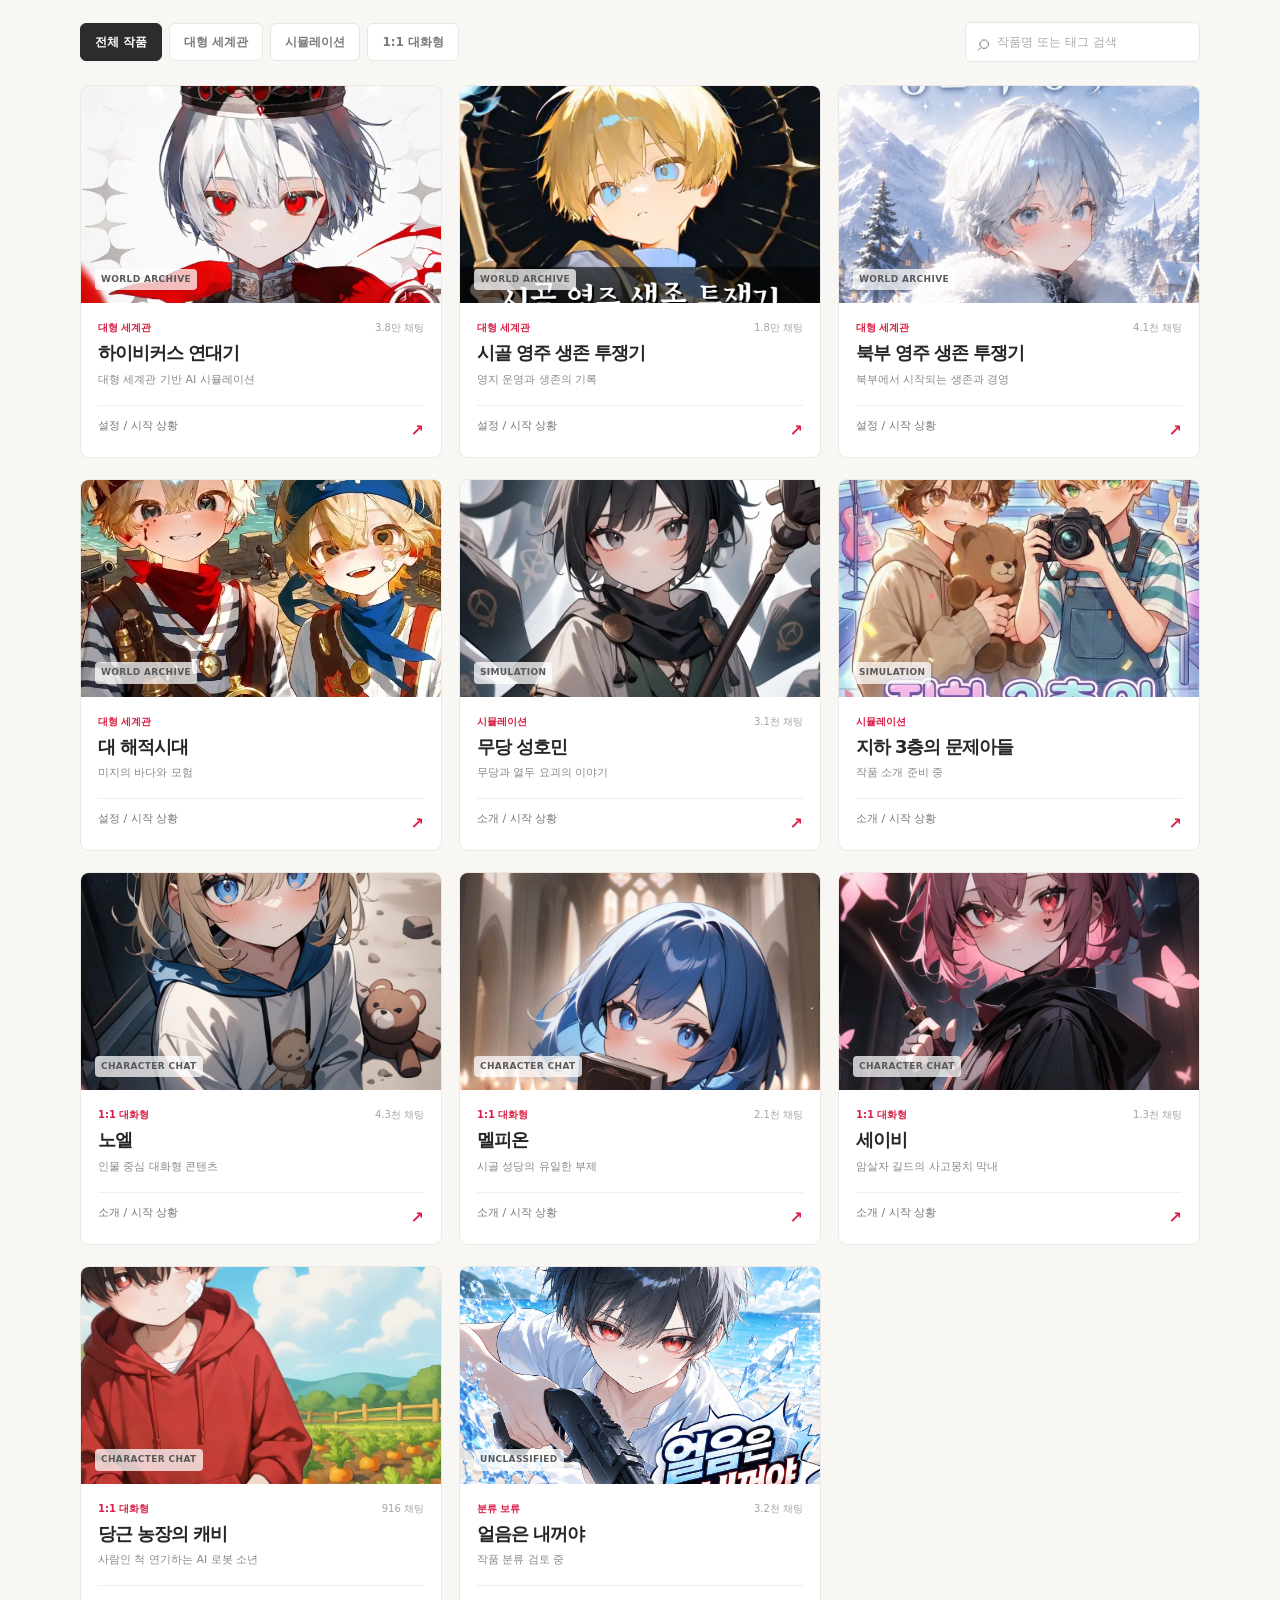
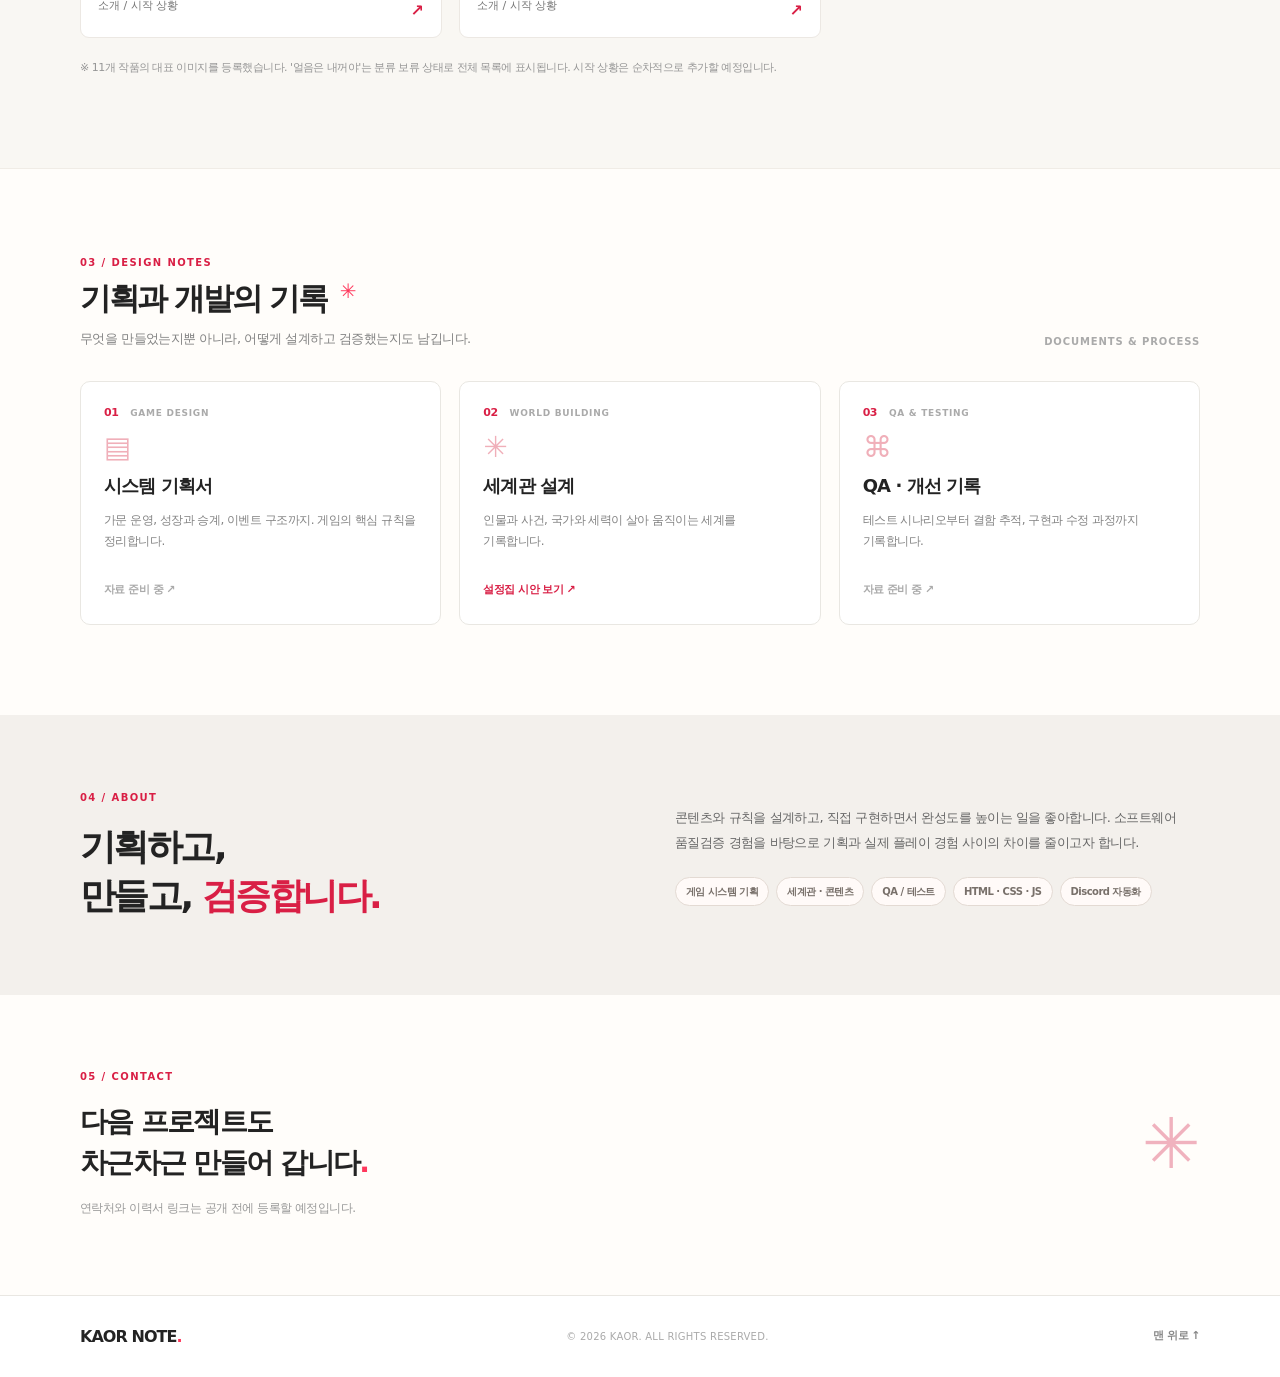
==== commit edd0da36: "Add simulation chatbot filter and category labels" ====
--- a/index.html
+++ b/index.html
@@ -49,9 +49,9 @@
     <section class="section section-tinted" id="chatbots" aria-labelledby="chatbots-title">
       <div class="page-width">
         <div class="section-heading"><div><p class="eyebrow">02 / INTERACTIVE STORIES</p><h2 id="chatbots-title">채팅봇 아카이브 <span class="section-spark" aria-hidden="true">✳</span></h2><p class="section-intro">작품 소개와 시작 상황을 살펴보세요. 큰 세계관에는 별도의 설정집도 준비하고 있습니다.</p></div><span class="section-counter" id="chatbots-counter">ARCHIVE / 00</span></div>
-        <div class="archive-toolbar"><div class="filter-group" aria-label="채팅봇 필터"><button class="filter active" type="button" data-filter="all" aria-pressed="true">전체 작품</button><button class="filter" type="button" data-filter="world" aria-pressed="false">대형 세계관</button><button class="filter" type="button" data-filter="single" aria-pressed="false">1:1 대화형</button></div><label class="search-wrap"><span aria-hidden="true">⌕</span><span class="sr-only">작품 검색</span><input id="chatbot-search" type="search" placeholder="작품명 또는 태그 검색" autocomplete="off"></label></div>
+        <div class="archive-toolbar"><div class="filter-group" aria-label="채팅봇 필터"><button class="filter active" type="button" data-filter="all" aria-pressed="true">전체 작품</button><button class="filter" type="button" data-filter="world" aria-pressed="false">대형 세계관</button><button class="filter" type="button" data-filter="simulation" aria-pressed="false">시뮬레이션</button><button class="filter" type="button" data-filter="single" aria-pressed="false">1:1 대화형</button></div><label class="search-wrap"><span aria-hidden="true">⌕</span><span class="sr-only">작품 검색</span><input id="chatbot-search" type="search" placeholder="작품명 또는 태그 검색" autocomplete="off"></label></div>
         <div class="chatbot-grid" id="chatbot-grid"></div>
-        <p class="archive-note">※ 채팅봇 11개의 작품 링크를 등록했습니다. 이미지와 실제 시작 상황은 순차적으로 추가할 예정입니다.</p>
+        <p class="archive-note">※ 11개 작품의 대표 이미지를 등록했습니다. '얼음은 내꺼야'는 분류 보류 상태로 전체 목록에 표시됩니다. 시작 상황은 순차적으로 추가할 예정입니다.</p>
       </div>
     </section>
 
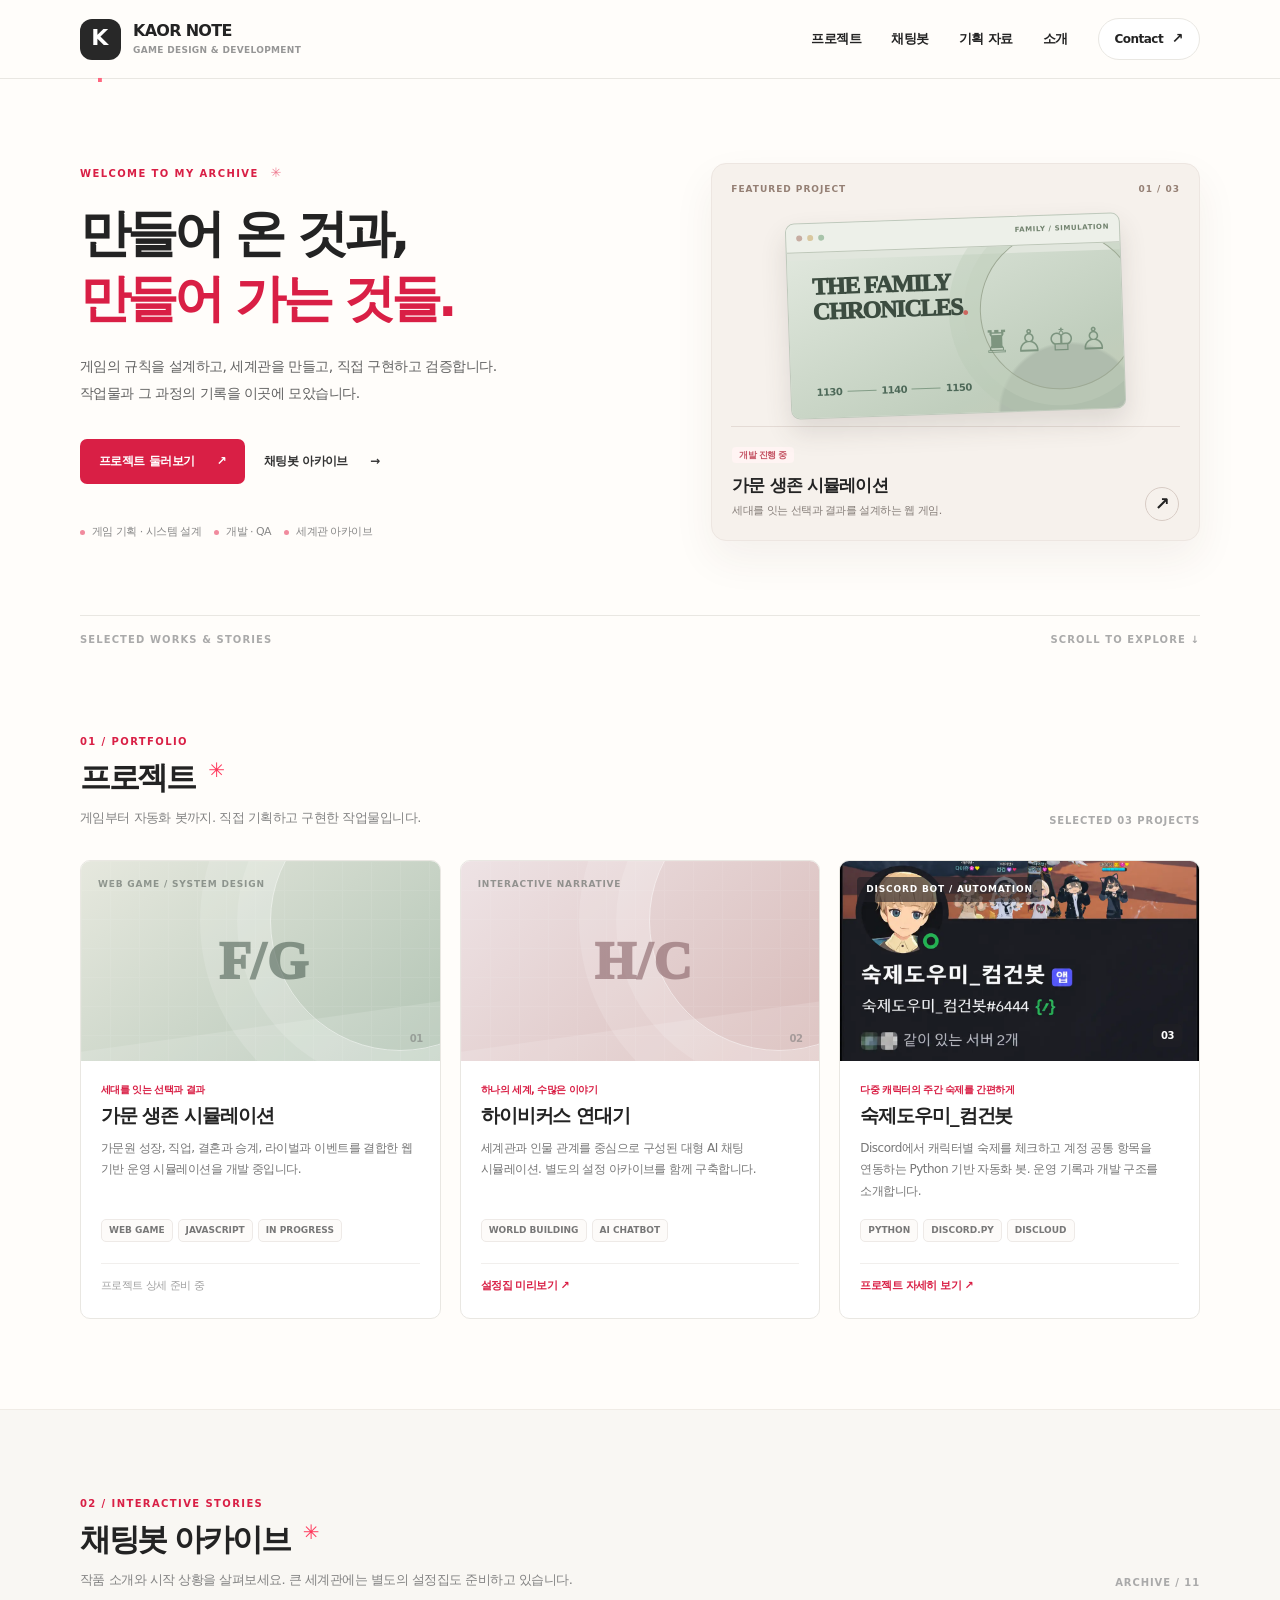
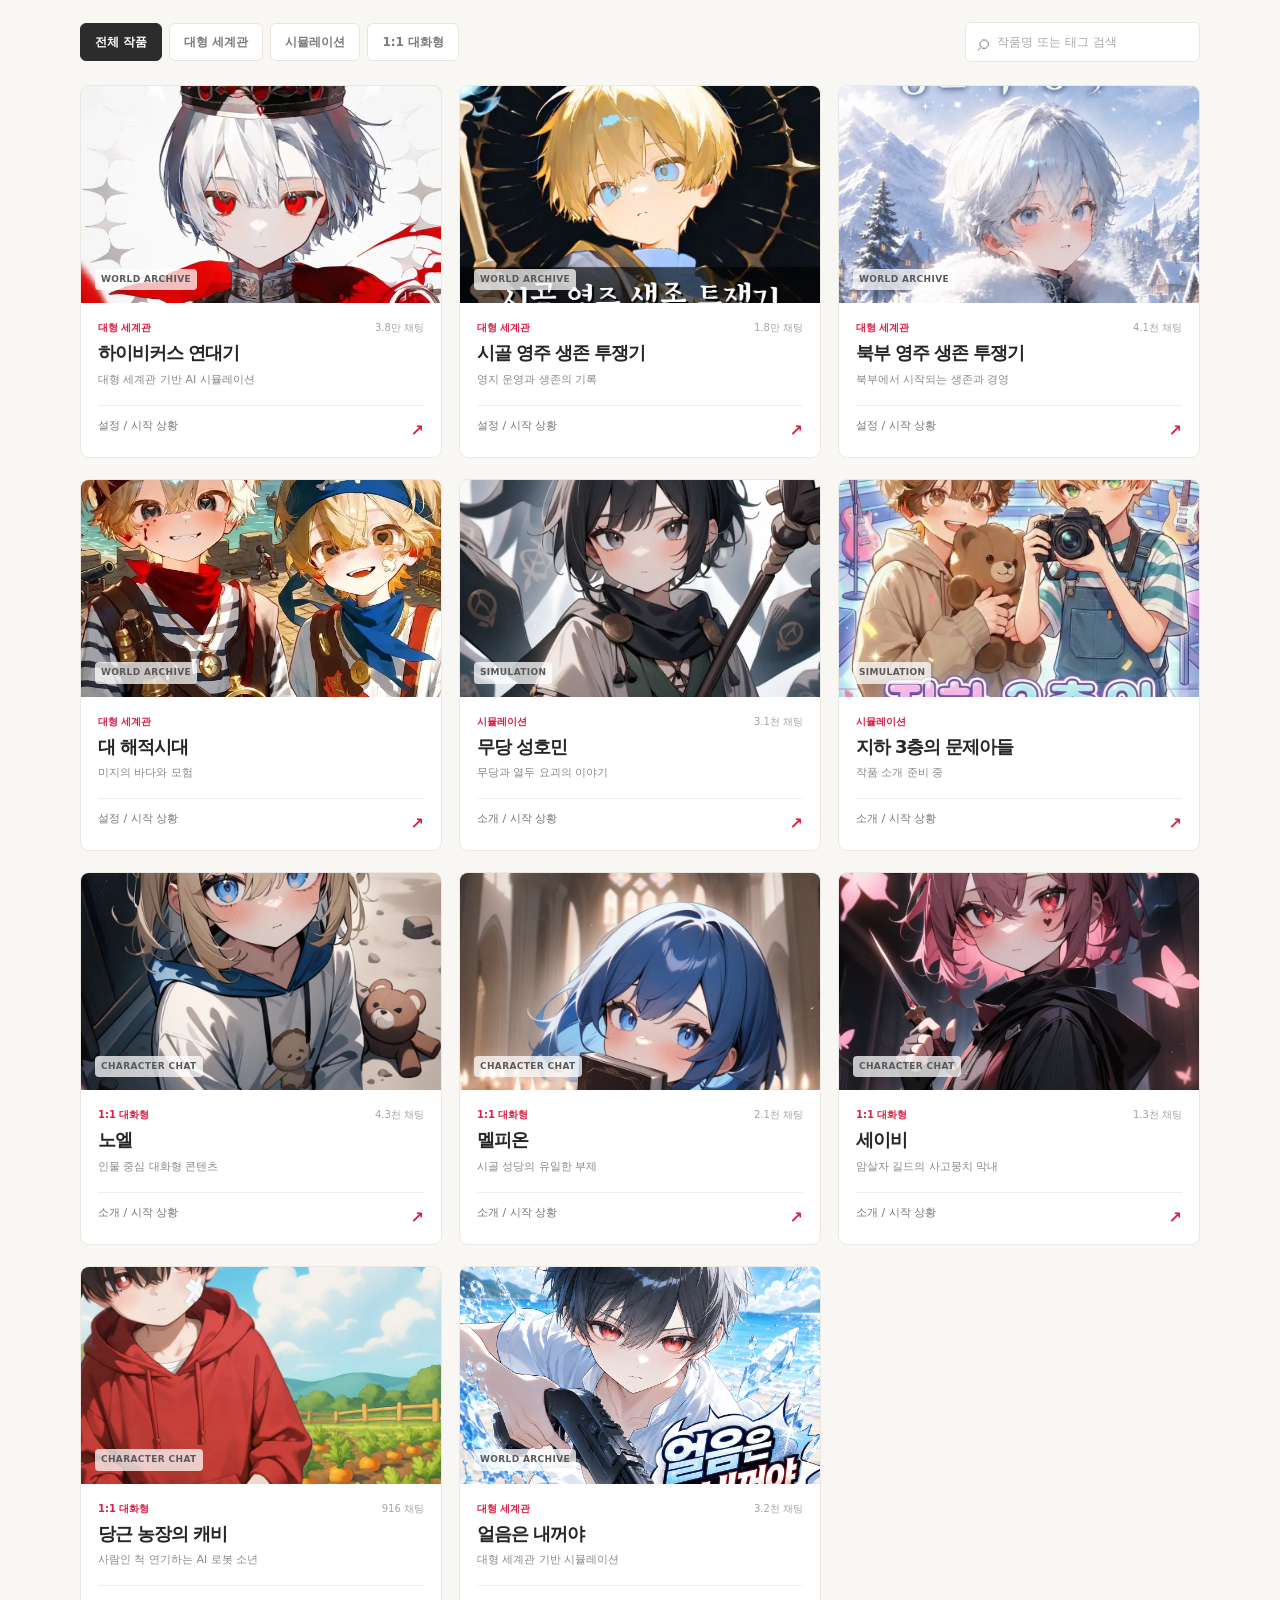
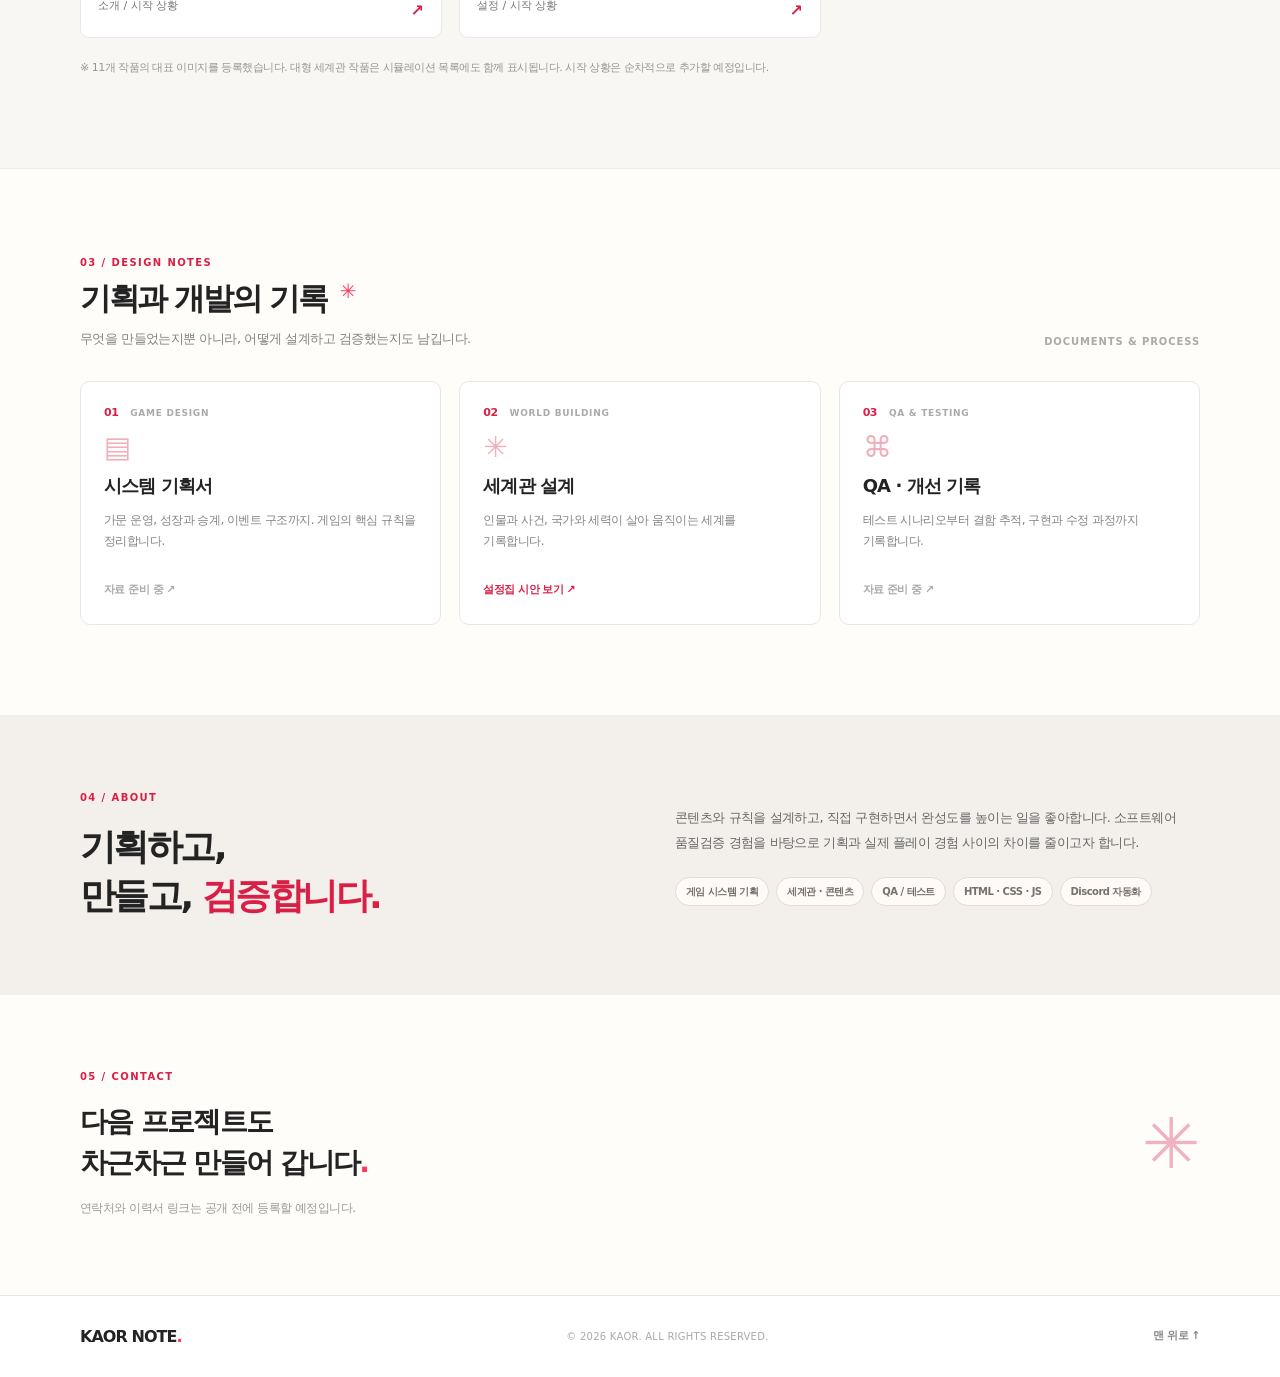
==== commit f72875bf: "Include world chatbots in simulation filter and classify Ice Is Mine as world" ====
--- a/index.html
+++ b/index.html
@@ -51,7 +51,7 @@
         <div class="section-heading"><div><p class="eyebrow">02 / INTERACTIVE STORIES</p><h2 id="chatbots-title">채팅봇 아카이브 <span class="section-spark" aria-hidden="true">✳</span></h2><p class="section-intro">작품 소개와 시작 상황을 살펴보세요. 큰 세계관에는 별도의 설정집도 준비하고 있습니다.</p></div><span class="section-counter" id="chatbots-counter">ARCHIVE / 00</span></div>
         <div class="archive-toolbar"><div class="filter-group" aria-label="채팅봇 필터"><button class="filter active" type="button" data-filter="all" aria-pressed="true">전체 작품</button><button class="filter" type="button" data-filter="world" aria-pressed="false">대형 세계관</button><button class="filter" type="button" data-filter="simulation" aria-pressed="false">시뮬레이션</button><button class="filter" type="button" data-filter="single" aria-pressed="false">1:1 대화형</button></div><label class="search-wrap"><span aria-hidden="true">⌕</span><span class="sr-only">작품 검색</span><input id="chatbot-search" type="search" placeholder="작품명 또는 태그 검색" autocomplete="off"></label></div>
         <div class="chatbot-grid" id="chatbot-grid"></div>
-        <p class="archive-note">※ 11개 작품의 대표 이미지를 등록했습니다. '얼음은 내꺼야'는 분류 보류 상태로 전체 목록에 표시됩니다. 시작 상황은 순차적으로 추가할 예정입니다.</p>
+        <p class="archive-note">※ 11개 작품의 대표 이미지를 등록했습니다. 대형 세계관 작품은 시뮬레이션 목록에도 함께 표시됩니다. 시작 상황은 순차적으로 추가할 예정입니다.</p>
       </div>
     </section>
 
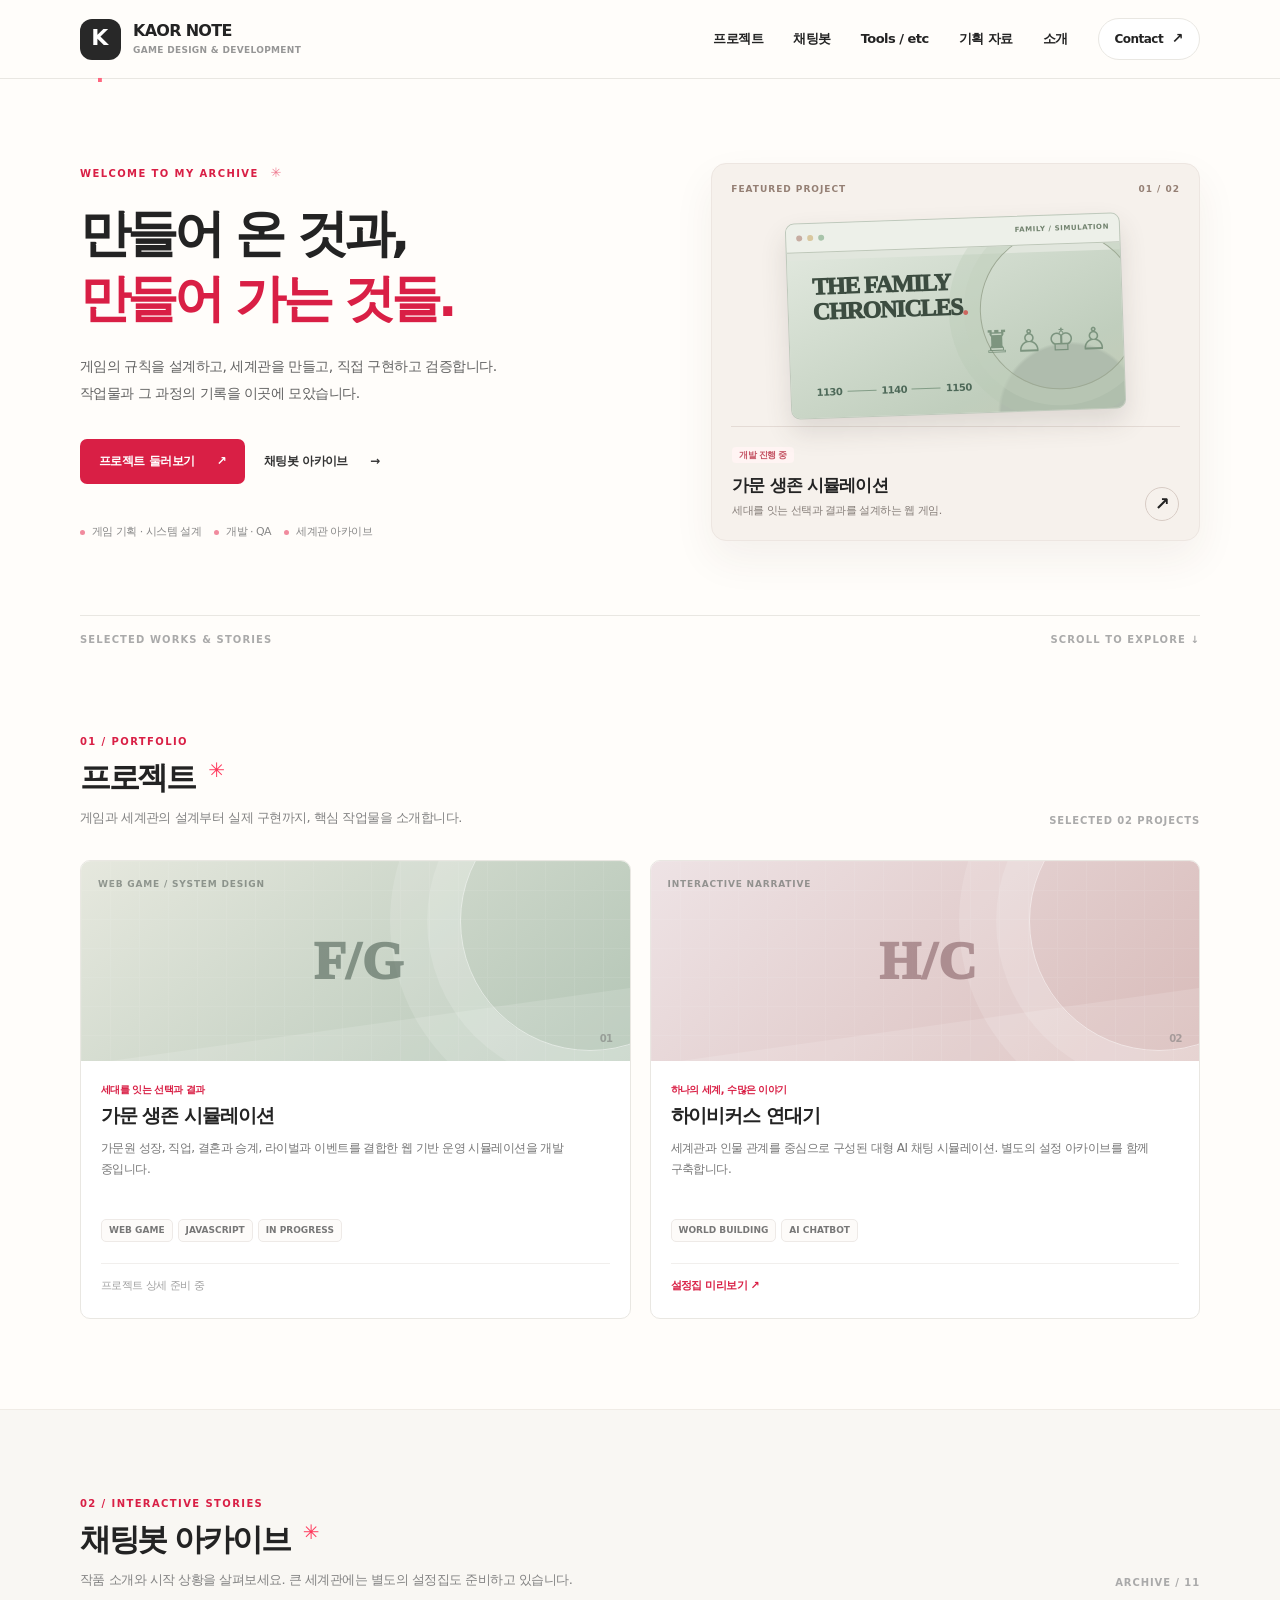
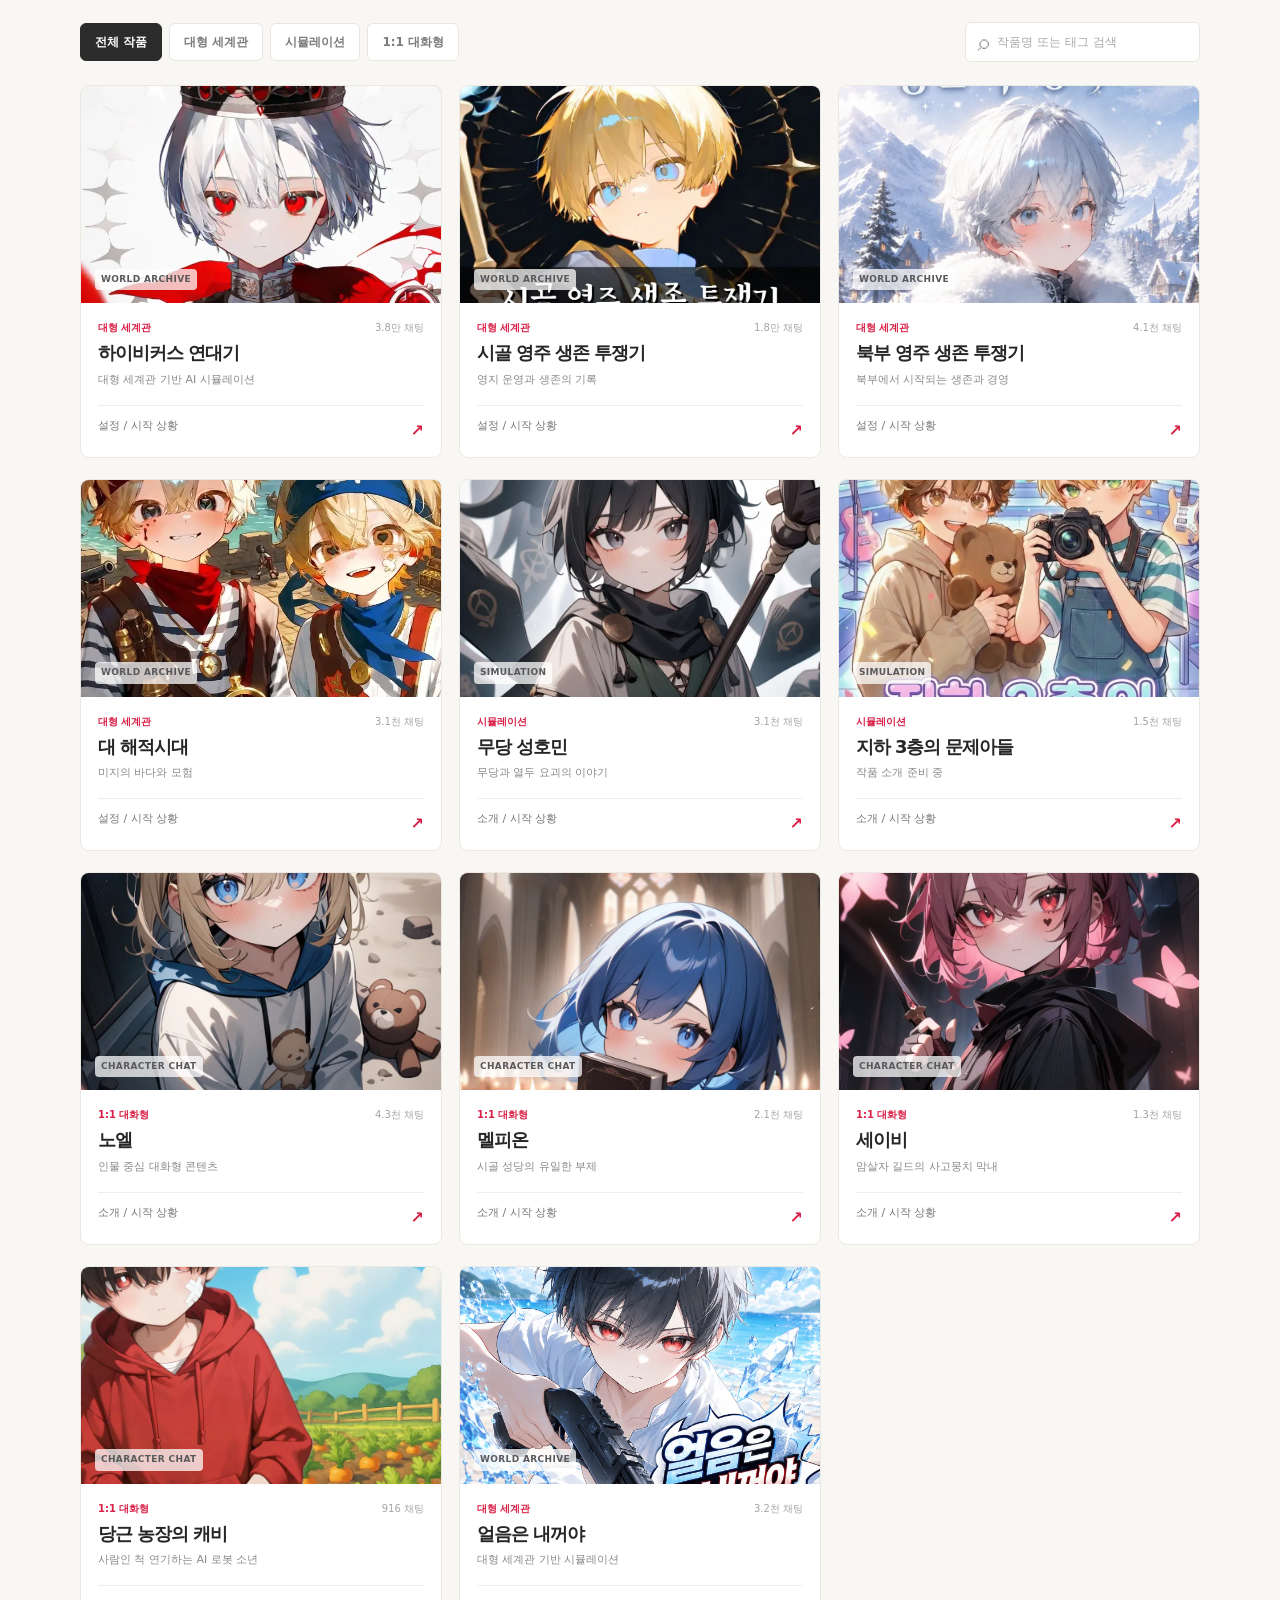
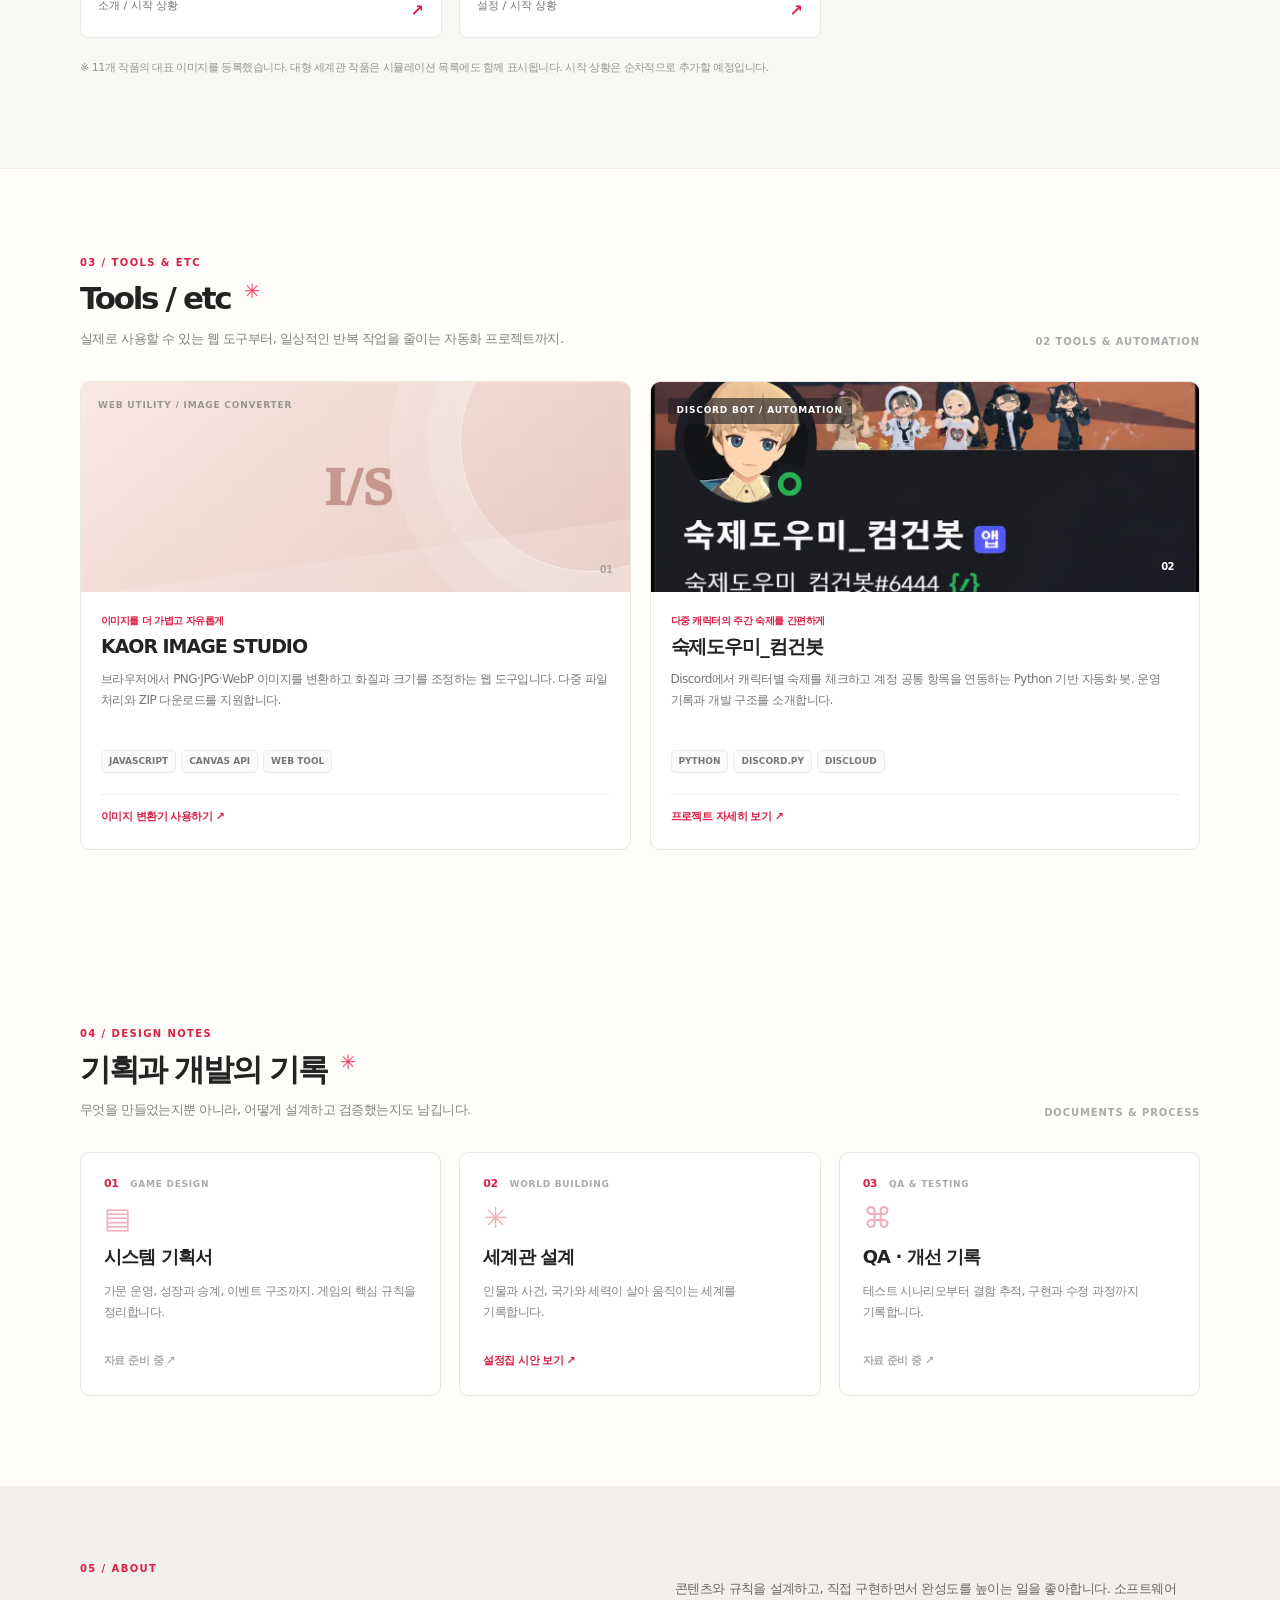
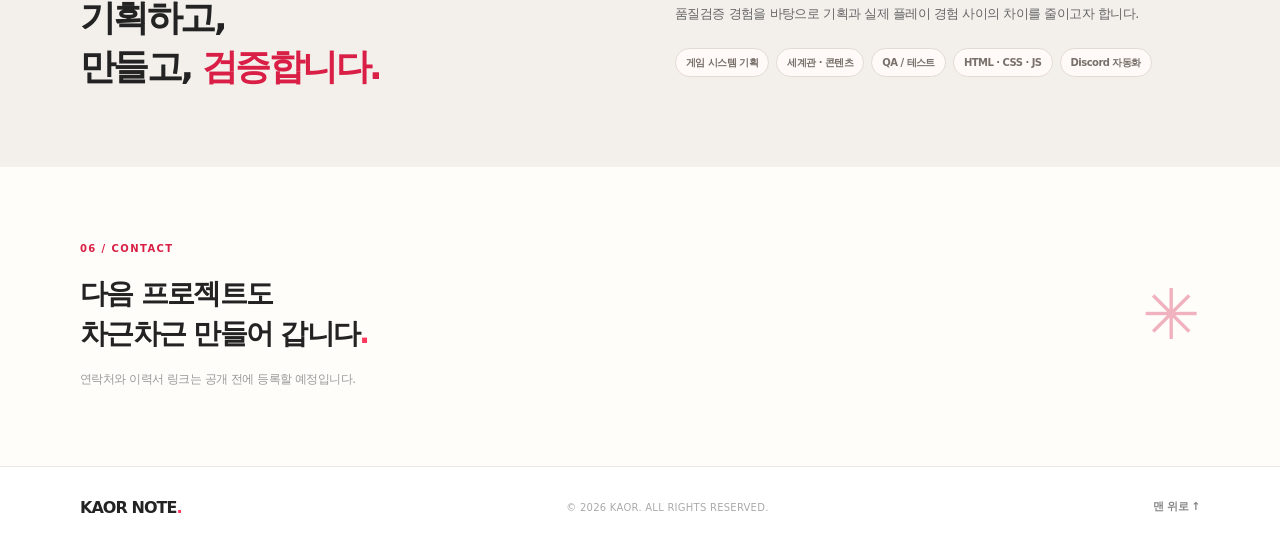
==== commit 98fa83f0: "feat(portfolio): add Tools and etc section after chatbots" ====
--- a/index.html
+++ b/index.html
@@ -15,10 +15,10 @@
   <header class="site-header" id="top">
     <div class="header-inner">
       <a class="brand" href="./" aria-label="KAOR NOTE 홈"><span class="brand-mark">K<span class="brand-dot">.</span></span><span class="brand-type"><strong>KAOR NOTE</strong><small>GAME DESIGN & DEVELOPMENT</small></span></a>
-      <nav class="desktop-nav" aria-label="주 메뉴"><a href="#projects">프로젝트</a><a href="#chatbots">채팅봇</a><a href="#design">기획 자료</a><a href="#about">소개</a></nav>
+      <nav class="desktop-nav" aria-label="주 메뉴"><a href="#projects">프로젝트</a><a href="#chatbots">채팅봇</a><a href="#tools">Tools / etc</a><a href="#design">기획 자료</a><a href="#about">소개</a></nav>
       <div class="header-actions"><a class="header-contact" href="#contact">Contact <span aria-hidden="true">↗</span></a><button class="menu-button" id="menu-button" type="button" aria-label="메뉴 열기" aria-expanded="false" aria-controls="mobile-nav"><span></span><span></span><span></span></button></div>
     </div>
-    <nav class="mobile-nav" id="mobile-nav" aria-label="모바일 메뉴" hidden><a href="#projects">프로젝트</a><a href="#chatbots">채팅봇</a><a href="#design">기획 자료</a><a href="#about">소개</a><a href="#contact">연락처</a></nav>
+    <nav class="mobile-nav" id="mobile-nav" aria-label="모바일 메뉴" hidden><a href="#projects">프로젝트</a><a href="#chatbots">채팅봇</a><a href="#tools">Tools / etc</a><a href="#design">기획 자료</a><a href="#about">소개</a><a href="#contact">연락처</a></nav>
   </header>
 
   <main id="main">
@@ -31,7 +31,7 @@
         <div class="hero-meta"><span><i aria-hidden="true"></i> 게임 기획 · 시스템 설계</span><span><i aria-hidden="true"></i> 개발 · QA</span><span><i aria-hidden="true"></i> 세계관 아카이브</span></div>
       </div>
       <aside class="hero-feature" aria-label="대표 프로젝트 안내">
-        <div class="hero-feature-top"><span class="hero-feature-index">FEATURED PROJECT</span><span class="hero-feature-num">01 / 03</span></div>
+        <div class="hero-feature-top"><span class="hero-feature-index">FEATURED PROJECT</span><span class="hero-feature-num">01 / 02</span></div>
         <div class="hero-feature-visual" aria-hidden="true">
           <div class="sample-window"><div class="sample-top"><b></b><b></b><b></b><span>FAMILY / SIMULATION</span></div><div class="sample-title">THE FAMILY<br>CHRONICLES<span>.</span></div><div class="sample-bottom"><span>1130</span><span class="sample-line"></span><span>1140</span><span class="sample-line"></span><span>1150</span></div><div class="sample-icons"><span>♜</span><span>♙</span><span>♔</span><span>♙</span></div></div>
         </div>
@@ -42,7 +42,7 @@
     <div class="page-divider page-width"><span>SELECTED WORKS & STORIES</span><span>SCROLL TO EXPLORE ↓</span></div>
 
     <section class="section page-width" id="projects" aria-labelledby="projects-title">
-      <div class="section-heading"><div><p class="eyebrow">01 / PORTFOLIO</p><h2 id="projects-title">프로젝트 <span class="section-spark" aria-hidden="true">✳</span></h2><p class="section-intro">게임부터 자동화 봇까지. 직접 기획하고 구현한 작업물입니다.</p></div><span class="section-counter">SELECTED 03 PROJECTS</span></div>
+      <div class="section-heading"><div><p class="eyebrow">01 / PORTFOLIO</p><h2 id="projects-title">프로젝트 <span class="section-spark" aria-hidden="true">✳</span></h2><p class="section-intro">게임과 세계관의 설계부터 실제 구현까지, 핵심 작업물을 소개합니다.</p></div><span class="section-counter">SELECTED 02 PROJECTS</span></div>
       <div class="featured-grid" id="featured-projects"></div>
     </section>
 
@@ -55,13 +55,18 @@
       </div>
     </section>
 
+    <section class="section page-width" id="tools" aria-labelledby="tools-title">
+      <div class="section-heading"><div><p class="eyebrow">03 / TOOLS & ETC</p><h2 id="tools-title">Tools / etc <span class="section-spark" aria-hidden="true">✳</span></h2><p class="section-intro">실제로 사용할 수 있는 웹 도구부터, 일상적인 반복 작업을 줄이는 자동화 프로젝트까지.</p></div><span class="section-counter">02 TOOLS & AUTOMATION</span></div>
+      <div class="featured-grid tools-grid" id="tools-projects"></div>
+    </section>
+
     <section class="section page-width" id="design" aria-labelledby="design-title">
-      <div class="section-heading"><div><p class="eyebrow">03 / DESIGN NOTES</p><h2 id="design-title">기획과 개발의 기록 <span class="section-spark" aria-hidden="true">✳</span></h2><p class="section-intro">무엇을 만들었는지뿐 아니라, 어떻게 설계하고 검증했는지도 남깁니다.</p></div><span class="section-counter">DOCUMENTS & PROCESS</span></div>
+      <div class="section-heading"><div><p class="eyebrow">04 / DESIGN NOTES</p><h2 id="design-title">기획과 개발의 기록 <span class="section-spark" aria-hidden="true">✳</span></h2><p class="section-intro">무엇을 만들었는지뿐 아니라, 어떻게 설계하고 검증했는지도 남깁니다.</p></div><span class="section-counter">DOCUMENTS & PROCESS</span></div>
       <div class="design-grid"><article class="design-card"><span class="design-index">01 <span>GAME DESIGN</span></span><div class="design-symbol" aria-hidden="true">▤</div><h3>시스템 기획서</h3><p>가문 운영, 성장과 승계, 이벤트 구조까지. 게임의 핵심 규칙을 정리합니다.</p><span class="soon-pill">자료 준비 중 <span aria-hidden="true">↗</span></span></article><article class="design-card"><span class="design-index">02 <span>WORLD BUILDING</span></span><div class="design-symbol" aria-hidden="true">✳</div><h3>세계관 설계</h3><p>인물과 사건, 국가와 세력이 살아 움직이는 세계를 기록합니다.</p><a class="inline-link" href="./worlds/hibicus/">설정집 시안 보기 <span aria-hidden="true">↗</span></a></article><article class="design-card"><span class="design-index">03 <span>QA & TESTING</span></span><div class="design-symbol" aria-hidden="true">⌘</div><h3>QA · 개선 기록</h3><p>테스트 시나리오부터 결함 추적, 구현과 수정 과정까지 기록합니다.</p><span class="soon-pill">자료 준비 중 <span aria-hidden="true">↗</span></span></article></div>
     </section>
 
-    <section class="about-section" id="about" aria-labelledby="about-title"><div class="page-width about-inner"><div class="about-heading"><p class="eyebrow">04 / ABOUT</p><h2 id="about-title">기획하고,<br>만들고, <span>검증합니다.</span></h2></div><div class="about-content"><p>콘텐츠와 규칙을 설계하고, 직접 구현하면서 완성도를 높이는 일을 좋아합니다. 소프트웨어 품질검증 경험을 바탕으로 기획과 실제 플레이 경험 사이의 차이를 줄이고자 합니다.</p><div class="skills"><span>게임 시스템 기획</span><span>세계관 · 콘텐츠</span><span>QA / 테스트</span><span>HTML · CSS · JS</span><span>Discord 자동화</span></div></div></div></section>
-    <section class="contact-section page-width" id="contact"><div><p class="eyebrow">05 / CONTACT</p><h2>다음 프로젝트도<br>차근차근 만들어 갑니다<span>.</span></h2><p>연락처와 이력서 링크는 공개 전에 등록할 예정입니다.</p></div><span class="contact-symbol" aria-hidden="true">✳</span></section>
+    <section class="about-section" id="about" aria-labelledby="about-title"><div class="page-width about-inner"><div class="about-heading"><p class="eyebrow">05 / ABOUT</p><h2 id="about-title">기획하고,<br>만들고, <span>검증합니다.</span></h2></div><div class="about-content"><p>콘텐츠와 규칙을 설계하고, 직접 구현하면서 완성도를 높이는 일을 좋아합니다. 소프트웨어 품질검증 경험을 바탕으로 기획과 실제 플레이 경험 사이의 차이를 줄이고자 합니다.</p><div class="skills"><span>게임 시스템 기획</span><span>세계관 · 콘텐츠</span><span>QA / 테스트</span><span>HTML · CSS · JS</span><span>Discord 자동화</span></div></div></div></section>
+    <section class="contact-section page-width" id="contact"><div><p class="eyebrow">06 / CONTACT</p><h2>다음 프로젝트도<br>차근차근 만들어 갑니다<span>.</span></h2><p>연락처와 이력서 링크는 공개 전에 등록할 예정입니다.</p></div><span class="contact-symbol" aria-hidden="true">✳</span></section>
   </main>
 
   <footer class="site-footer"><div class="page-width footer-inner"><a class="footer-brand" href="#top">KAOR NOTE<span>.</span></a><span>© <span id="copyright-year">2026</span> KAOR. ALL RIGHTS RESERVED.</span><a href="#top">맨 위로 ↑</a></div></footer>
--- a/styles.css
+++ b/styles.css
@@ -88,7 +88,7 @@
 .section-spark{color:var(--accent);font-size:20px;vertical-align:top;margin-left:5px}
 .section-intro{color:#838383;font-size:13px;line-height:1.8;margin:7px 0 0}
 .section-counter{color:#aaa;letter-spacing:.09em;font-size:10px;font-weight:800;white-space:nowrap}
-.featured-grid{display:grid;grid-template-columns:repeat(3,minmax(0,1fr));gap:19px}
+.featured-grid{display:grid;grid-template-columns:repeat(2,minmax(0,1fr));gap:19px}
 .featured-card{min-width:0;background:var(--paper);border:1px solid var(--line);border-radius:10px;overflow:hidden;transition:transform .2s,border-color .2s,box-shadow .2s}
 .featured-card:hover{transform:translateY(-4px);border-color:#e2d8d7;box-shadow:0 13px 28px #2c232010}
 .featured-visual{height:200px;position:relative;display:flex;align-items:center;justify-content:center;overflow:hidden}
@@ -173,15 +173,16 @@
 .footer-brand{font-weight:850;font-size:16px;letter-spacing:-.06em}.footer-brand span{color:var(--accent)}
 .footer-inner>span{font-size:10px;letter-spacing:.025em;color:#aaa}
 .footer-inner>a:last-child{font-size:11px;color:#888;font-weight:750}.footer-inner>a:last-child:hover{color:var(--accent-deep)}
-.detail-dialog{position:fixed;inset:0;max-width:min(810px,calc(100vw - 30px));max-height:calc(100vh - 36px);padding:0;border:1px solid #eee4e0;border-radius:13px;background:#fff;box-shadow:0 20px 70px #28201c38;color:#242424;overflow:auto}
+.detail-dialog{position:fixed;inset:0;width:min(900px,calc(100vw - 32px));height:min(660px,calc(100dvh - 32px));max-width:none;max-height:none;padding:0;border:1px solid #eee4e0;border-radius:13px;background:#fff;box-shadow:0 20px 70px #28201c38;color:#242424;overflow:hidden}
 .detail-dialog::backdrop{background:#1917159e;backdrop-filter:blur(3px)}
-.dialog-layout{display:grid;grid-template-columns:35% 65%}
-.dialog-banner{position:relative;min-height:470px;display:grid;place-items:center;overflow:hidden}
+.dialog-layout{display:grid;grid-template-columns:44% minmax(0,1fr);height:100%;min-height:0}
+.dialog-banner{position:relative;min-height:0;height:100%;display:grid;place-items:center;overflow:hidden;border-right:1px solid #eee4e0}
 .dialog-banner:before{content:"";position:absolute;border:1px solid #fff9;width:220px;height:310px;border-radius:110px 110px 0 0;box-shadow:0 0 0 26px #ffffff2e}
-.dialog-image{position:absolute;inset:0;height:100%;width:100%;object-fit:cover;z-index:1}
+.dialog-image-backdrop{position:absolute;inset:0;height:100%;width:100%;object-fit:cover;filter:blur(20px);transform:scale(1.1);opacity:.42;z-index:0}
+.dialog-image{position:absolute;inset:0;height:100%;width:100%;object-fit:contain;object-position:center;z-index:1}
 .dialog-banner-label{position:absolute;top:19px;left:18px;z-index:2;font-size:9px;font-weight:850;letter-spacing:.06em;color:#575458;background:#ffffffbd;border-radius:4px;padding:5px 7px}
 .dialog-emblem{font-family:Georgia,serif;font-size:110px;color:#514a507c;font-weight:700;position:relative;z-index:1}
-.dialog-body{padding:46px 30px 27px;position:relative}
+.dialog-body{padding:46px 30px 27px;position:relative;min-width:0;min-height:0;overflow-y:auto;overscroll-behavior:contain;scrollbar-gutter:stable}
 .dialog-close{position:absolute;top:12px;right:15px;border:1px solid #f1e9e4;background:#fff;color:#777;border-radius:50%;width:32px;height:32px;font-size:22px;line-height:1}
 .dialog-close:hover{background:#fff2f4}
 .dialog-body h2{font-size:29px;letter-spacing:-.07em;line-height:1.3;margin:0 0 10px}
@@ -197,7 +198,7 @@
 .dialog-footnote{color:#999;font-size:10px;margin:12px 0 0}
 @media(max-width:1080px){.hero{gap:30px;grid-template-columns:1fr .81fr}.hero-meta{margin-top:27px}.featured-grid{gap:12px}.chatbot-grid{gap:13px}.hero h1{font-size:47px}}
 @media(max-width:810px){.desktop-nav{gap:14px}.header-inner{gap:15px}.hero{grid-template-columns:1fr .83fr;gap:25px;padding-top:60px;padding-bottom:60px}.hero h1{font-size:38px}.hero-lede{font-size:12px}.hero-meta{gap:6px 12px}.hero-feature{min-height:325px}.hero-feature-visual{height:190px;padding:18px 8px 8px}.sample-window{max-width:300px}.featured-grid{grid-template-columns:repeat(2,minmax(0,1fr))}.featured-card:last-child{grid-column:auto}.chatbot-grid{grid-template-columns:repeat(2,minmax(0,1fr))}.design-grid{gap:10px}.design-card{padding:17px}.about-inner{gap:25px}}
-@media(max-width:650px){html{scroll-padding-top:70px}.page-width,.header-inner{width:calc(100% - 36px)}.site-header .header-inner{height:67px}.desktop-nav,.header-contact{display:none}.menu-button{display:flex}.mobile-nav{top:67px}.brand-mark{width:36px;height:36px;font-size:19px}.brand-type strong{font-size:14px}.brand-type small{font-size:8px}.hero{display:flex;flex-direction:column;align-items:stretch;gap:26px;padding-top:52px;padding-bottom:43px}.hero h1{font-size:clamp(35px,9vw,49px)}.hero-lede{font-size:13px}.desktop-only{display:none}.hero-buttons{gap:13px;margin-top:26px}.hero-meta{margin-top:22px}.hero-feature{width:100%;max-width:480px;align-self:center;min-height:330px}.hero-feature-visual{height:185px}.hero-feature-copy{padding-top:11px}.page-divider{font-size:9px}.page-divider span:last-child{display:none}.section{padding-top:65px;padding-bottom:68px}.section-heading{align-items:flex-start;flex-direction:column;gap:8px;margin-bottom:22px}.section h2{font-size:27px}.section-counter{font-size:9px}.section-intro{font-size:12px}.featured-grid{grid-template-columns:1fr;gap:13px}.featured-visual{height:200px}.featured-content{padding:17px}.featured-description{min-height:0}.featured-foot{margin-top:15px}.archive-toolbar{flex-direction:column;align-items:stretch;gap:11px}.filter{font-size:11px;padding:8px 10px;flex:1}.filter-group{gap:5px}.search-wrap{width:100%}.chatbot-grid{grid-template-columns:repeat(2,minmax(0,1fr));gap:11px}.chatbot-art{height:180px}.chatbot-content{padding:12px 12px 11px}.chatbot-content h3{font-size:15px}.chatbot-content>p{font-size:10px;min-height:30px}.bot-type,.bot-stat{font-size:9px}.bot-bottom{font-size:10px}.design-grid{grid-template-columns:1fr;gap:11px}.design-card{padding:20px 21px;min-height:202px}.about-section{padding:56px 0}.about-inner{grid-template-columns:1fr;gap:19px}.about-heading h2{font-size:30px}.about-content>p{font-size:12px}.contact-section{padding-top:58px;padding-bottom:55px}.contact-section h2{font-size:25px}.contact-symbol{font-size:45px}.footer-inner{padding-top:20px;padding-bottom:20px;flex-wrap:wrap;min-height:90px}.footer-inner>span{order:3;width:100%}.dialog-layout{grid-template-columns:1fr}.dialog-banner{min-height:178px;max-height:210px}.dialog-banner:before{height:155px;width:155px}.dialog-emblem{font-size:86px}.dialog-body{padding:28px 19px 20px}.dialog-body h2{font-size:26px}}
+@media(max-width:650px){html{scroll-padding-top:70px}.page-width,.header-inner{width:calc(100% - 36px)}.site-header .header-inner{height:67px}.desktop-nav,.header-contact{display:none}.menu-button{display:flex}.mobile-nav{top:67px}.brand-mark{width:36px;height:36px;font-size:19px}.brand-type strong{font-size:14px}.brand-type small{font-size:8px}.hero{display:flex;flex-direction:column;align-items:stretch;gap:26px;padding-top:52px;padding-bottom:43px}.hero h1{font-size:clamp(35px,9vw,49px)}.hero-lede{font-size:13px}.desktop-only{display:none}.hero-buttons{gap:13px;margin-top:26px}.hero-meta{margin-top:22px}.hero-feature{width:100%;max-width:480px;align-self:center;min-height:330px}.hero-feature-visual{height:185px}.hero-feature-copy{padding-top:11px}.page-divider{font-size:9px}.page-divider span:last-child{display:none}.section{padding-top:65px;padding-bottom:68px}.section-heading{align-items:flex-start;flex-direction:column;gap:8px;margin-bottom:22px}.section h2{font-size:27px}.section-counter{font-size:9px}.section-intro{font-size:12px}.featured-grid{grid-template-columns:1fr;gap:13px}.featured-visual{height:200px}.featured-content{padding:17px}.featured-description{min-height:0}.featured-foot{margin-top:15px}.archive-toolbar{flex-direction:column;align-items:stretch;gap:11px}.filter{font-size:11px;padding:8px 10px;flex:1}.filter-group{gap:5px}.search-wrap{width:100%}.chatbot-grid{grid-template-columns:repeat(2,minmax(0,1fr));gap:11px}.chatbot-art{height:180px}.chatbot-content{padding:12px 12px 11px}.chatbot-content h3{font-size:15px}.chatbot-content>p{font-size:10px;min-height:30px}.bot-type,.bot-stat{font-size:9px}.bot-bottom{font-size:10px}.design-grid{grid-template-columns:1fr;gap:11px}.design-card{padding:20px 21px;min-height:202px}.about-section{padding:56px 0}.about-inner{grid-template-columns:1fr;gap:19px}.about-heading h2{font-size:30px}.about-content>p{font-size:12px}.contact-section{padding-top:58px;padding-bottom:55px}.contact-section h2{font-size:25px}.contact-symbol{font-size:45px}.footer-inner{padding-top:20px;padding-bottom:20px;flex-wrap:wrap;min-height:90px}.footer-inner>span{order:3;width:100%}.dialog-layout{grid-template-columns:1fr;grid-template-rows:210px minmax(0,1fr)}.dialog-banner{min-height:0;max-height:none;border-right:0;border-bottom:1px solid #eee4e0}.dialog-banner:before{height:155px;width:155px}.dialog-emblem{font-size:86px}.dialog-body{padding:28px 19px 20px}.dialog-body h2{font-size:26px}}
 @media(max-width:390px){.chatbot-grid{grid-template-columns:1fr}.chatbot-art{height:205px}.chatbot-content>p{min-height:0}.brand-type small{max-width:145px}.hero-meta span{font-size:10px}}
 @media(prefers-reduced-motion:reduce){html{scroll-behavior:auto}*,*::before,*::after{animation-duration:.01ms!important;transition-duration:.01ms!important}}
 
@@ -205,3 +206,9 @@
 .featured-visual .featured-photo{position:absolute;inset:0;width:100%;height:100%;object-fit:cover;object-position:center 22%;z-index:1;display:block}
 .featured-visual:has(.featured-photo) .visual-kicker{z-index:3;color:#fff;background:#1f1f2599;padding:5px 9px;border-radius:4px}
 .featured-visual:has(.featured-photo) .featured-no{z-index:3;color:#fff;background:#1f1f2599;padding:3px 8px;border-radius:4px}
+
+/* Tools & etc */
+.featured-image{background:linear-gradient(140deg,#fae9e1,#e5c9c0)}
+.featured-image .featured-emblem{color:#ab70669e}
+.tools-grid .featured-visual{height:210px}
+@media(max-width:650px){.tools-grid .featured-visual{height:200px}}
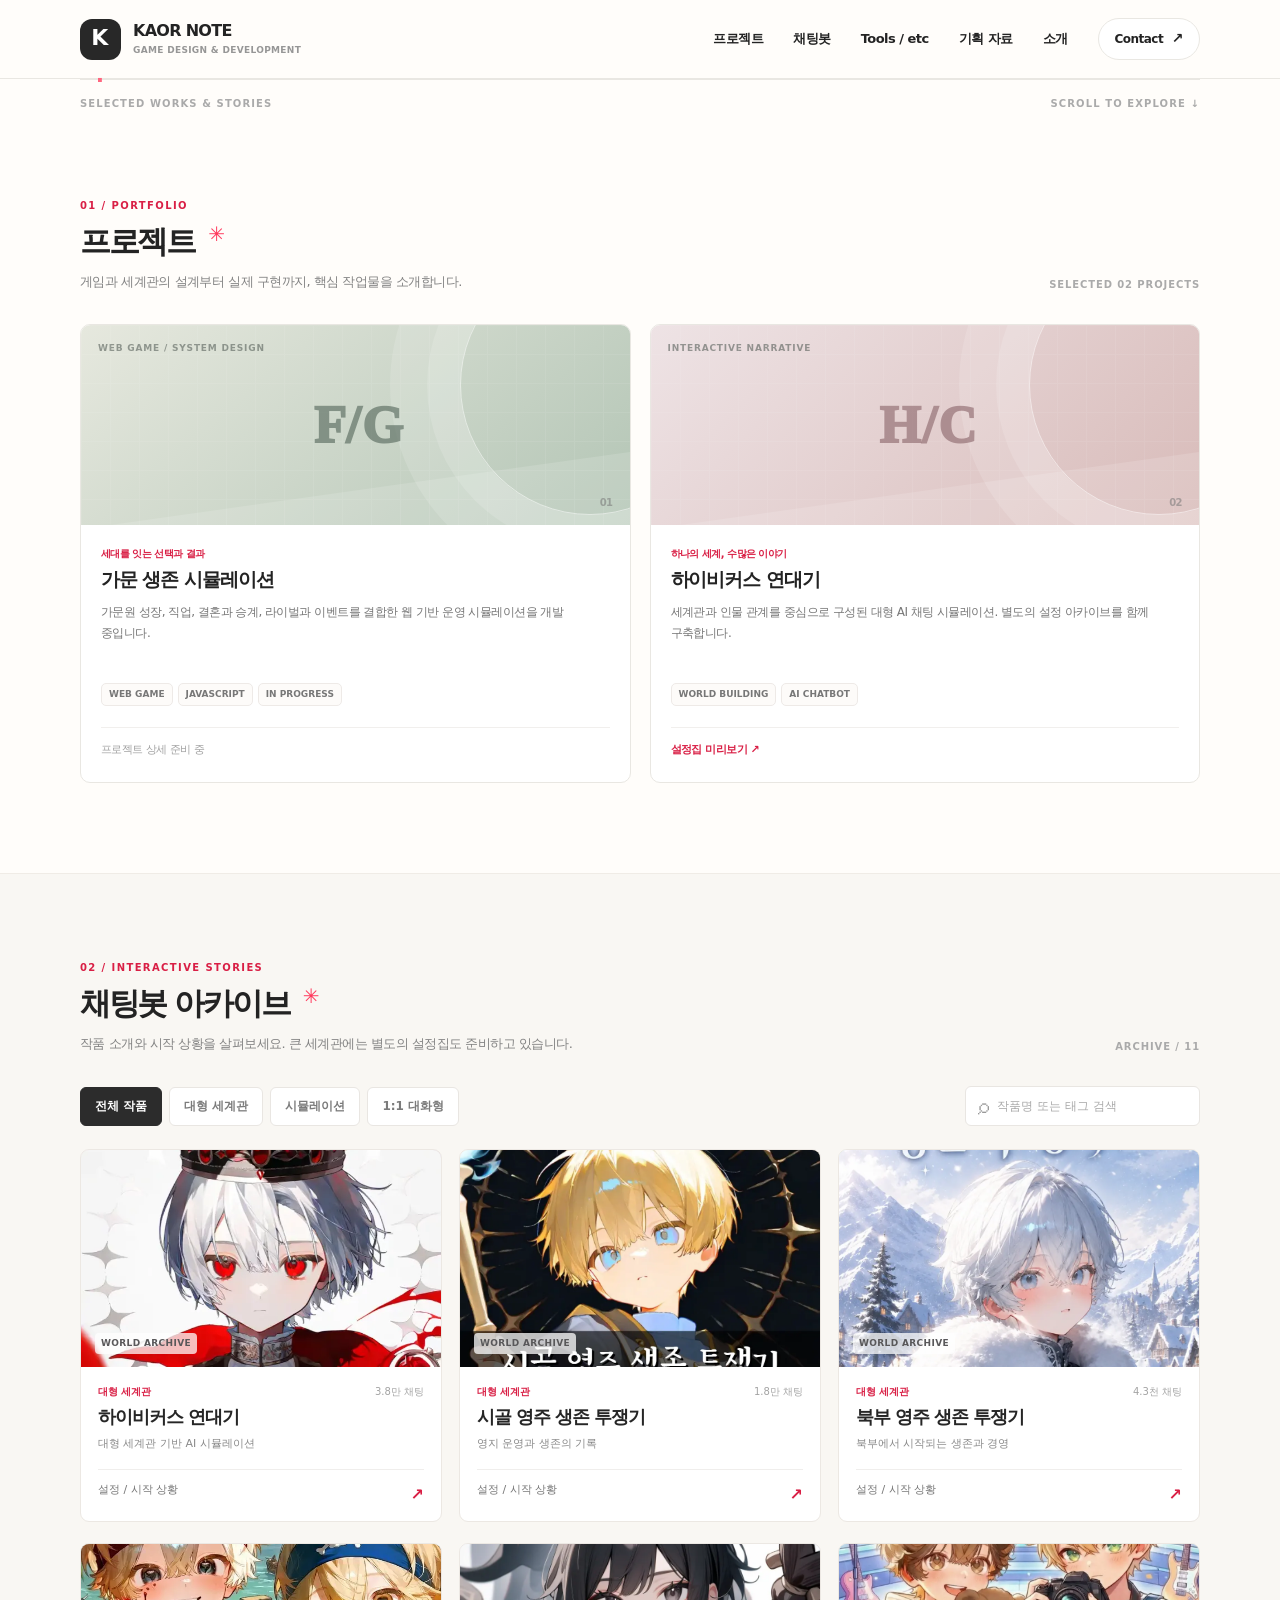
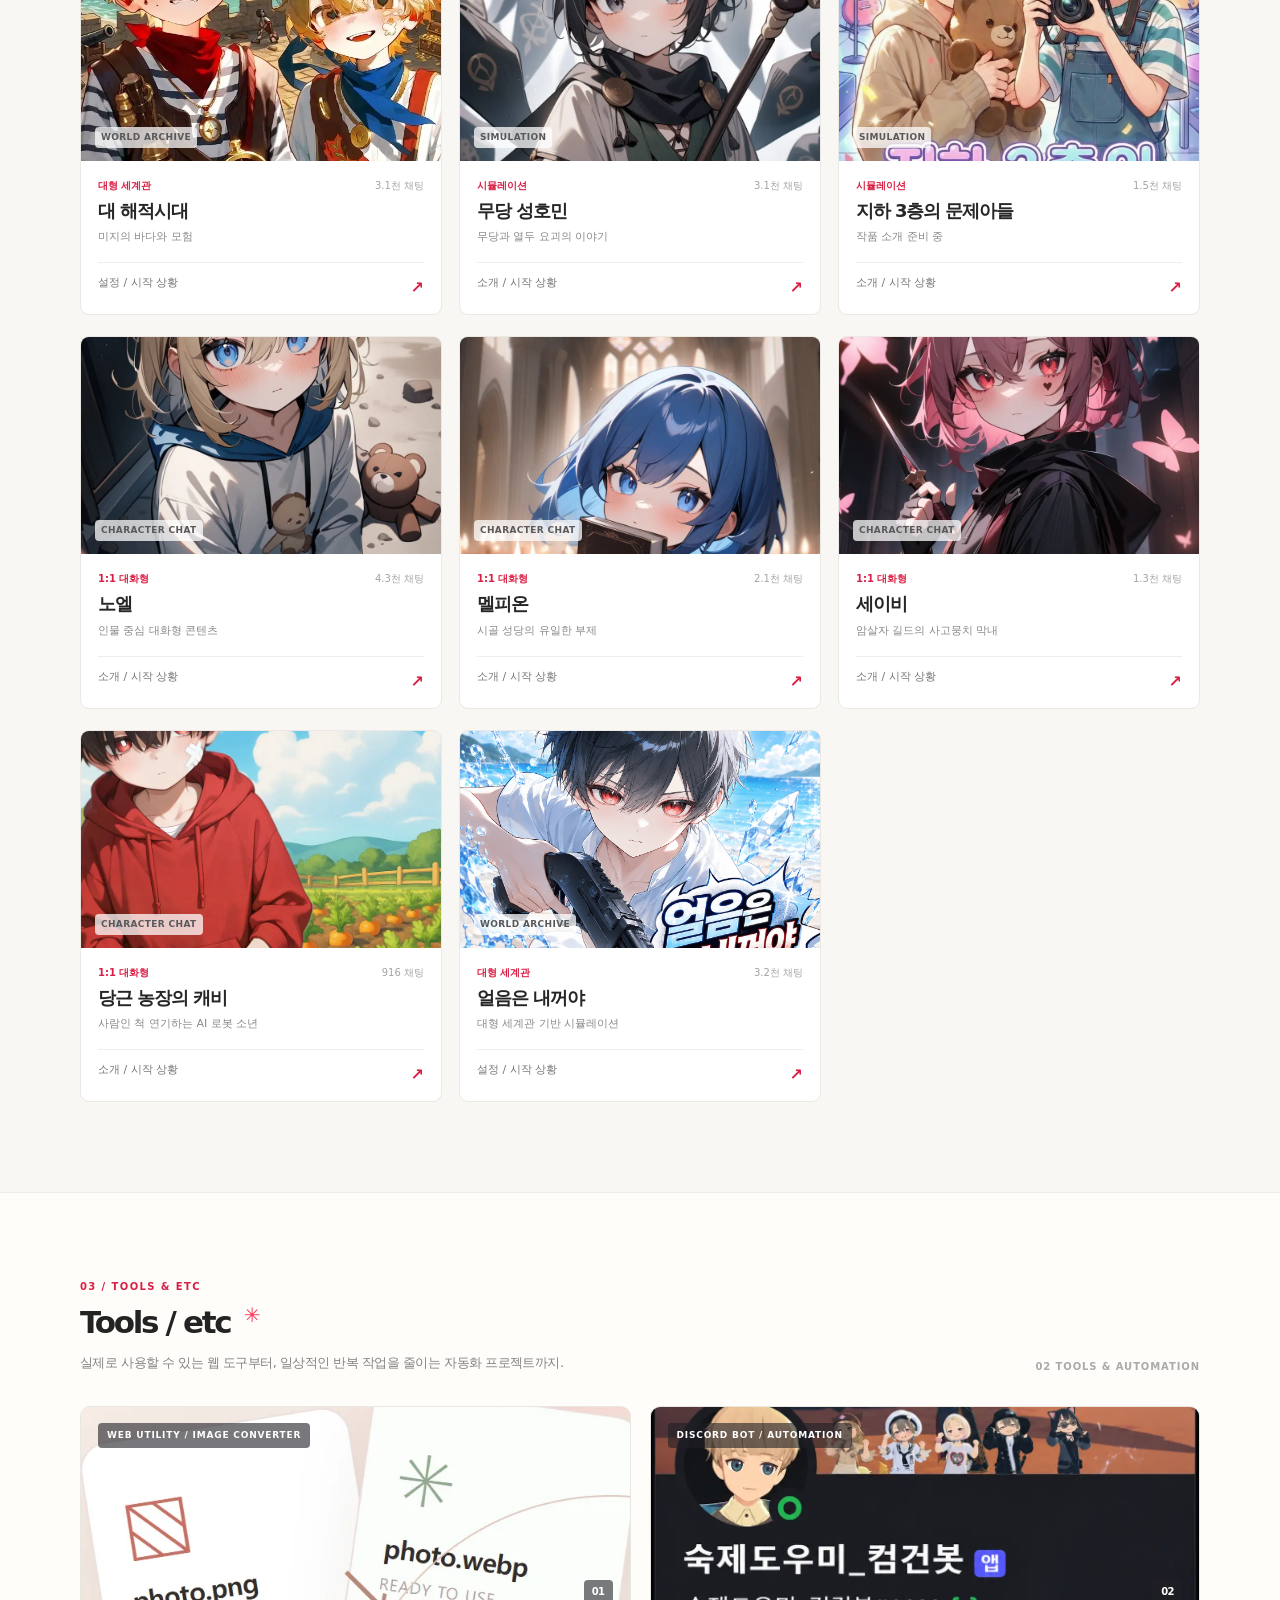
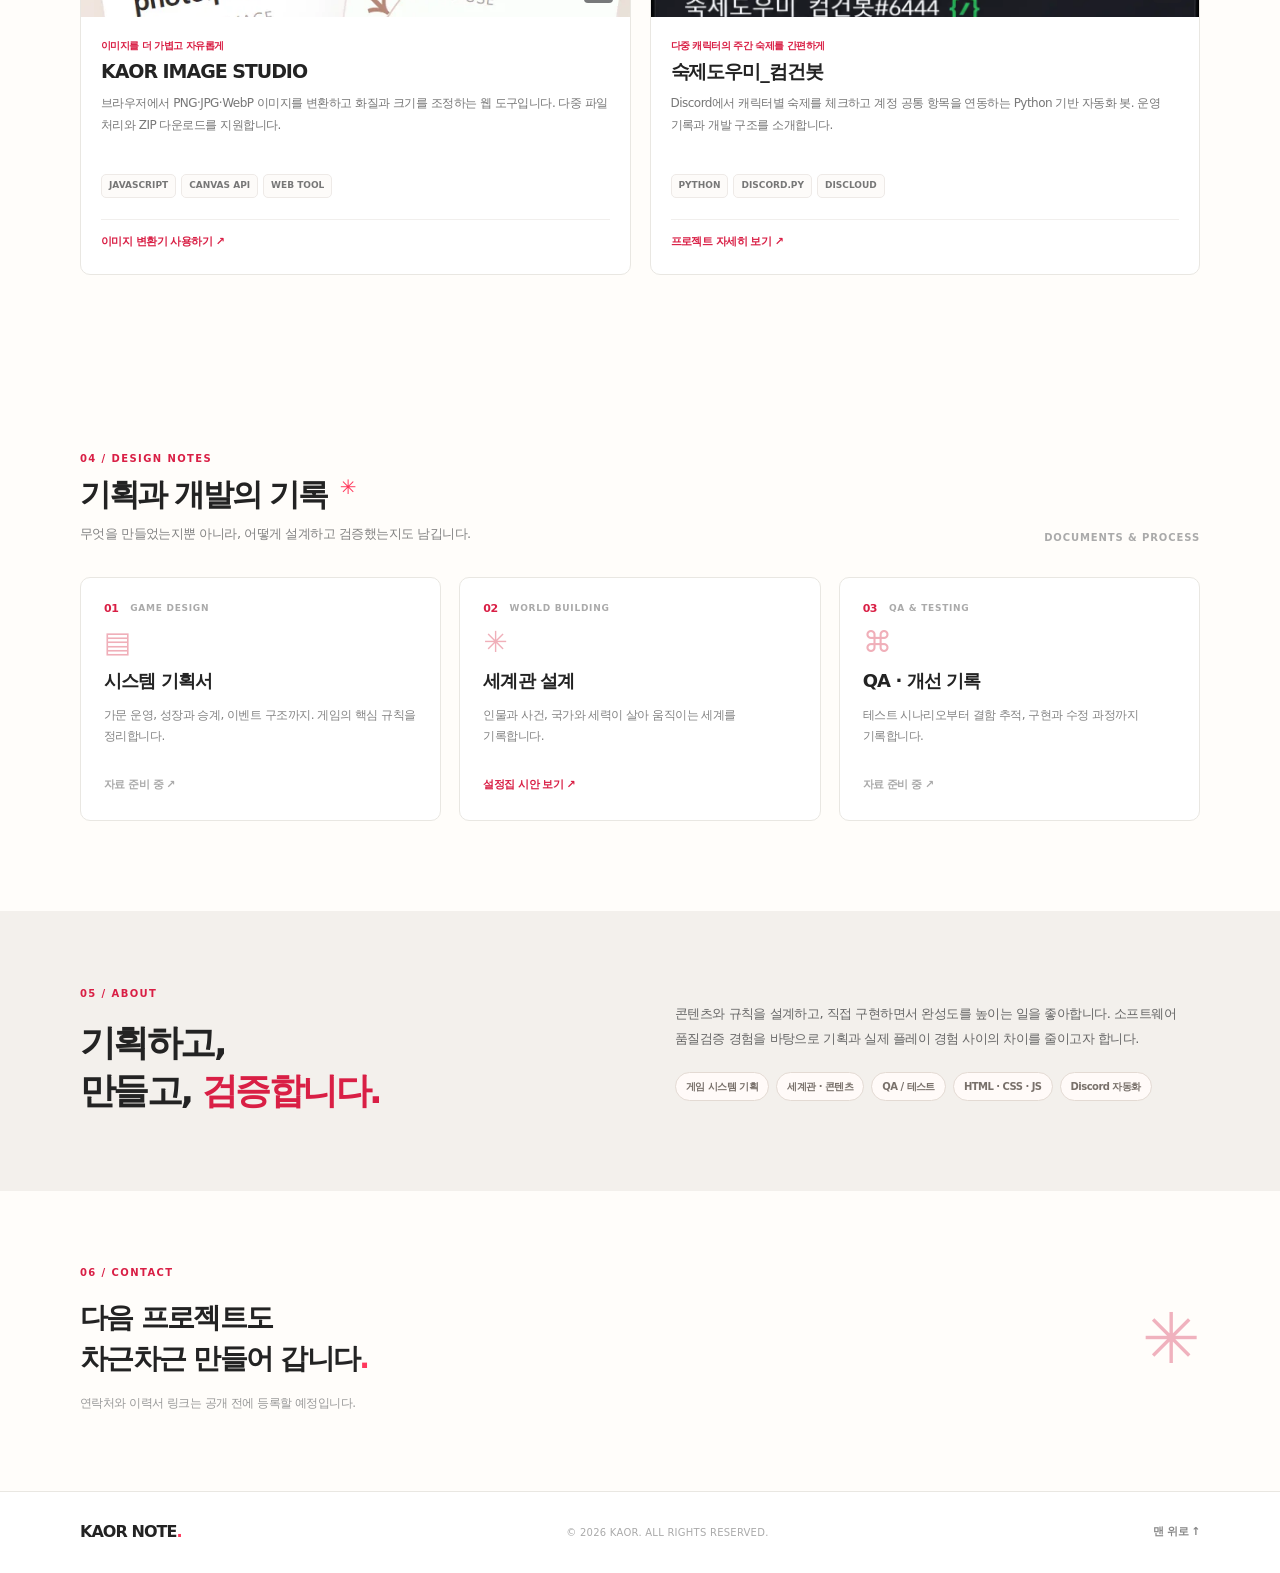
==== commit 0e87aa7e: "contents: ui/ux little change" ====
--- a/index.html
+++ b/index.html
@@ -22,23 +22,6 @@
   </header>
 
   <main id="main">
-    <section class="hero page-width" aria-labelledby="hero-title">
-      <div class="hero-copy">
-        <p class="eyebrow">WELCOME TO MY ARCHIVE <span class="mini-flower" aria-hidden="true">✳</span></p>
-        <h1 id="hero-title">만들어 온 것과,<br><span class="hero-accent">만들어 가는 것들.</span></h1>
-        <p class="hero-lede">게임의 규칙을 설계하고, 세계관을 만들고, 직접 구현하고 검증합니다.<br class="desktop-only"> 작업물과 그 과정의 기록을 이곳에 모았습니다.</p>
-        <div class="hero-buttons"><a class="btn btn-primary" href="#projects">프로젝트 둘러보기 <span aria-hidden="true">↗</span></a><a class="btn btn-text" href="#chatbots">채팅봇 아카이브 <span aria-hidden="true">→</span></a></div>
-        <div class="hero-meta"><span><i aria-hidden="true"></i> 게임 기획 · 시스템 설계</span><span><i aria-hidden="true"></i> 개발 · QA</span><span><i aria-hidden="true"></i> 세계관 아카이브</span></div>
-      </div>
-      <aside class="hero-feature" aria-label="대표 프로젝트 안내">
-        <div class="hero-feature-top"><span class="hero-feature-index">FEATURED PROJECT</span><span class="hero-feature-num">01 / 02</span></div>
-        <div class="hero-feature-visual" aria-hidden="true">
-          <div class="sample-window"><div class="sample-top"><b></b><b></b><b></b><span>FAMILY / SIMULATION</span></div><div class="sample-title">THE FAMILY<br>CHRONICLES<span>.</span></div><div class="sample-bottom"><span>1130</span><span class="sample-line"></span><span>1140</span><span class="sample-line"></span><span>1150</span></div><div class="sample-icons"><span>♜</span><span>♙</span><span>♔</span><span>♙</span></div></div>
-        </div>
-        <div class="hero-feature-copy"><div><span class="featured-pill">개발 진행 중</span><h2>가문 생존 시뮬레이션</h2><p>세대를 잇는 선택과 결과를 설계하는 웹 게임.</p></div><a href="#projects" aria-label="대표 프로젝트 보기">↗</a></div>
-      </aside>
-    </section>
-
     <div class="page-divider page-width"><span>SELECTED WORKS & STORIES</span><span>SCROLL TO EXPLORE ↓</span></div>
 
     <section class="section page-width" id="projects" aria-labelledby="projects-title">
@@ -51,7 +34,6 @@
         <div class="section-heading"><div><p class="eyebrow">02 / INTERACTIVE STORIES</p><h2 id="chatbots-title">채팅봇 아카이브 <span class="section-spark" aria-hidden="true">✳</span></h2><p class="section-intro">작품 소개와 시작 상황을 살펴보세요. 큰 세계관에는 별도의 설정집도 준비하고 있습니다.</p></div><span class="section-counter" id="chatbots-counter">ARCHIVE / 00</span></div>
         <div class="archive-toolbar"><div class="filter-group" aria-label="채팅봇 필터"><button class="filter active" type="button" data-filter="all" aria-pressed="true">전체 작품</button><button class="filter" type="button" data-filter="world" aria-pressed="false">대형 세계관</button><button class="filter" type="button" data-filter="simulation" aria-pressed="false">시뮬레이션</button><button class="filter" type="button" data-filter="single" aria-pressed="false">1:1 대화형</button></div><label class="search-wrap"><span aria-hidden="true">⌕</span><span class="sr-only">작품 검색</span><input id="chatbot-search" type="search" placeholder="작품명 또는 태그 검색" autocomplete="off"></label></div>
         <div class="chatbot-grid" id="chatbot-grid"></div>
-        <p class="archive-note">※ 11개 작품의 대표 이미지를 등록했습니다. 대형 세계관 작품은 시뮬레이션 목록에도 함께 표시됩니다. 시작 상황은 순차적으로 추가할 예정입니다.</p>
       </div>
     </section>
 
